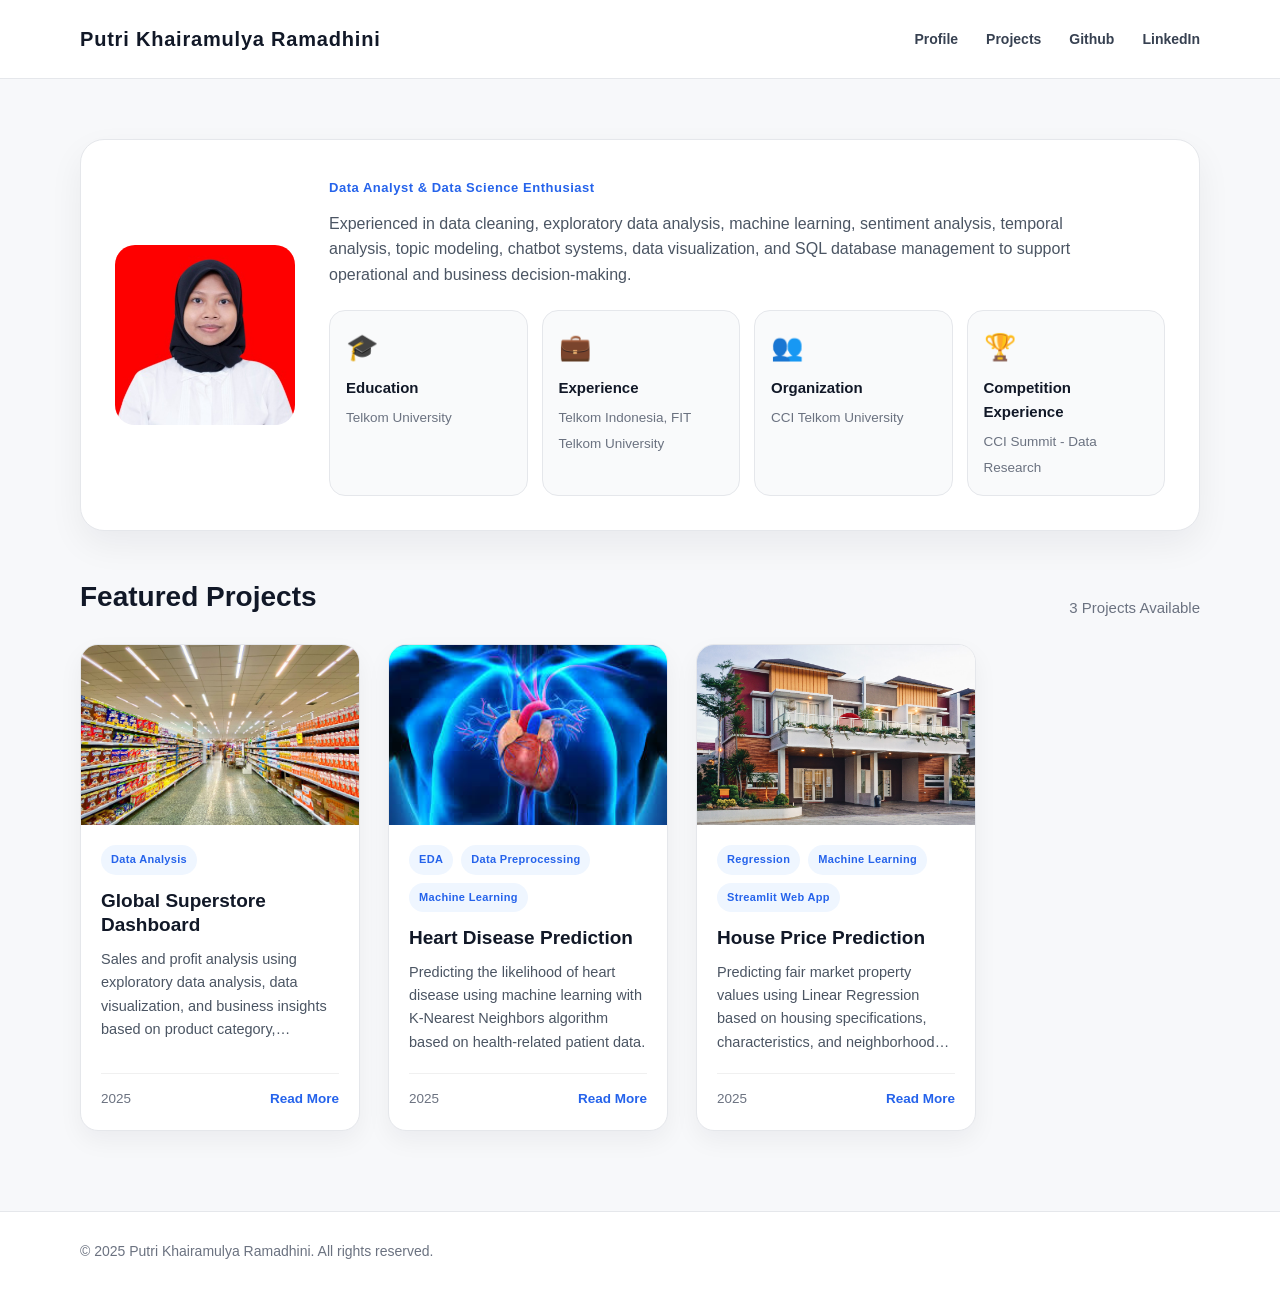
==== index.html @ f1e8cb5c "Initial commit" ====
<!DOCTYPE html>
<html lang="id">

<head>
  <meta charset="UTF-8" />
  <meta name="viewport" content="width=device-width, initial-scale=1.0" />

  <title>Portfolio | Putri Khairamulya Ramadhini</title>

  <style>
    * {
      box-sizing: border-box;
      margin: 0;
      padding: 0;
    }

    html {
      scroll-behavior: smooth;
    }

    body {
      font-family: Arial, Helvetica, sans-serif;
      background: #f7f8fa;
      color: #1f2937;
      line-height: 1.6;
    }

    a {
      color: inherit;
      text-decoration: none;
    }

    img {
      max-width: 100%;
      display: block;
    }

    .container {
      width: min(1120px, 92%);
      margin: 0 auto;
    }

    /* HEADER */
    header {
      background: #ffffff;
      border-bottom: 1px solid #e5e7eb;
      position: sticky;
      top: 0;
      z-index: 10;
    }

    .navbar {
      height: 78px;
      display: flex;
      align-items: center;
      justify-content: space-between;
    }

    .brand {
      font-size: 20px;
      font-weight: 800;
      letter-spacing: 0.04em;
      color: #111827;
    }

    .nav-links {
      display: flex;
      gap: 28px;
      font-size: 14px;
      font-weight: 700;
      color: #374151;
    }

    .nav-links a:hover {
      color: #2563eb;
      transition: 0.2s;
    }

    /* PROFILE */
    .profile-section {
      padding: 60px 0 36px;
    }

    .profile-card {
      background: #ffffff;
      border: 1px solid #e5e7eb;
      border-radius: 24px;
      padding: 34px;
      display: grid;
      grid-template-columns: 180px 1fr;
      gap: 34px;
      align-items: center;
      box-shadow: 0 14px 35px rgba(15, 23, 42, 0.06);
    }

    .profile-photo img {
      width: 180px;
      height: 180px;
      object-fit: cover;
      object-position: center;
      border-radius: 20px;
      background: #f3f4f6;
    }

    .section-label {
      display: inline-block;
      color: #2563eb;
      font-size: 13px;
      font-weight: 800;
      letter-spacing: 0.04em;
      margin-bottom: 12px;
    }

    .profile-content p {
      color: #4b5563;
      font-size: 16px;
      max-width: 780px;
      margin-bottom: 22px;
    }

    .profile-icons {
      display: grid;
      grid-template-columns: repeat(4, 1fr);
      gap: 14px;
    }

    .profile-icon-card {
      background: #f9fafb;
      border: 1px solid #e5e7eb;
      border-radius: 16px;
      padding: 16px;
      transition: 0.25s ease;
    }

    .profile-icon-card:hover {
      background: #eff6ff;
      border-color: #bfdbfe;
      transform: translateY(-3px);
    }

    .profile-icon-card .icon {
      font-size: 26px;
      margin-bottom: 8px;
    }

    .profile-icon-card strong {
      display: block;
      color: #111827;
      font-size: 15px;
      margin-bottom: 4px;
    }

    .profile-icon-card span {
      color: #6b7280;
      font-size: 13.5px;
    }

    /* PROJECTS */
    .projects-section {
      margin-bottom: 80px;
      padding-top: 8px;
    }

    .section-header {
      display: flex;
      justify-content: space-between;
      align-items: end;
      margin-bottom: 24px;
    }

    .section-header h2 {
      font-size: 28px;
      color: #111827;
    }

    .section-header span {
      color: #6b7280;
      font-size: 15px;
    }

    .portfolio-grid {
      display: grid;
      grid-template-columns: repeat(3, minmax(0, 280px));
      gap: 28px;
    }

    .card {
      background: #ffffff;
      border: 1px solid #e5e7eb;
      border-radius: 18px;
      overflow: hidden;
      transition: 0.25s ease;
      box-shadow: 0 10px 25px rgba(15, 23, 42, 0.05);
      display: flex;
      flex-direction: column;
    }

    .card:hover {
      transform: translateY(-5px);
      box-shadow: 0 18px 40px rgba(15, 23, 42, 0.12);
    }

    .card a {
      display: flex;
      flex-direction: column;
      height: 100%;
    }

    .card img {
      width: 100%;
      height: 180px;
      object-fit: cover;
      object-position: center;
      background: #f3f4f6;
    }

    .card-content {
      padding: 20px;
      display: flex;
      flex-direction: column;
      flex: 1;
    }

    .tags {
      display: flex;
      flex-wrap: wrap;
      gap: 8px;
      margin-bottom: 14px;
    }

    .tag {
      display: inline-block;
      background: #eff6ff;
      color: #2563eb;
      font-size: 11px;
      font-weight: 800;
      letter-spacing: 0.03em;
      padding: 6px 10px;
      border-radius: 999px;
    }

    .card h3 {
      font-size: 19px;
      color: #111827;
      margin-bottom: 10px;
      line-height: 1.3;
    }

    .card p {
      color: #4b5563;
      font-size: 14.5px;
      margin-bottom: 16px;

      min-height: 96px;
      max-height: 96px;
      overflow: hidden;

      display: -webkit-box;
      -webkit-line-clamp: 4;
      -webkit-box-orient: vertical;
    }

    .card-footer {
      display: flex;
      justify-content: space-between;
      align-items: center;
      color: #6b7280;
      font-size: 13.5px;
      border-top: 1px solid #f0f0f0;
      padding-top: 14px;
      margin-top: auto;
    }

    .read-more {
      color: #2563eb;
      font-weight: 700;
    }

    footer {
      border-top: 1px solid #e5e7eb;
      padding: 28px 0;
      color: #6b7280;
      font-size: 14px;
      background: #ffffff;
    }

    /* RESPONSIVE */
    @media (max-width: 1000px) {
      .profile-icons {
        grid-template-columns: repeat(2, 1fr);
      }

      .portfolio-grid {
        grid-template-columns: repeat(2, minmax(0, 280px));
      }
    }

    @media (max-width: 900px) {
      .profile-card {
        grid-template-columns: 1fr;
      }

      .profile-photo img {
        width: 100%;
        max-width: 260px;
        height: 260px;
      }
    }

    @media (max-width: 760px) {
      .navbar {
        height: auto;
        padding: 22px 0;
        flex-direction: column;
        align-items: flex-start;
        gap: 18px;
      }

      .nav-links {
        flex-wrap: wrap;
        gap: 18px;
        font-size: 13px;
      }

      .profile-section {
        padding: 42px 0 34px;
      }

      .profile-card {
        padding: 26px;
      }

      .profile-icons {
        grid-template-columns: 1fr;
      }

      .section-header {
        flex-direction: column;
        align-items: flex-start;
        gap: 6px;
      }

      .portfolio-grid {
        grid-template-columns: 1fr;
        max-width: 300px;
      }
    }
  </style>
</head>

<body>

  <!-- HEADER -->
  <header>
    <div class="container navbar">

      <a href="index.html" class="brand">
        Putri Khairamulya Ramadhini
      </a>

      <nav class="nav-links">
        <a href="profile-details.html">Profile</a>
        <a href="project.html">Projects</a>

        <a href="https://github.com/putrikhairamulyaR" target="_blank">
          Github
        </a>

        <a href="https://www.linkedin.com/in/putri-khairamulya-ramadhini-48692b2a8" target="_blank">
          LinkedIn
        </a>
      </nav>

    </div>
  </header>

  <!-- MAIN -->
  <main>

    <!-- PROFILE -->
    <section class="container profile-section" id="profile">

      <div class="profile-card">

        <div class="profile-photo">
          <img src="image/profile.jpeg" alt="Foto Profil">
        </div>

        <div class="profile-content">

          <span class="section-label">
            Data Analyst & Data Science Enthusiast
          </span>

          <p>
            Experienced in data cleaning, exploratory data analysis,
            machine learning, sentiment analysis, temporal analysis,
            topic modeling, chatbot systems, data visualization,
            and SQL database management to support operational
            and business decision-making.
          </p>

          <div class="profile-icons">

            <a href="profile-details.html#education" class="profile-icon-card">
              <div class="icon">🎓</div>
              <strong>Education</strong>
              <span>Telkom University</span>
            </a>

            <a href="profile-details.html#experience" class="profile-icon-card">
              <div class="icon">💼</div>
              <strong>Experience</strong>
              <span>Telkom Indonesia, FIT Telkom University</span>
            </a>

            <a href="profile-details.html#organization" class="profile-icon-card">
              <div class="icon">👥</div>
              <strong>Organization</strong>
              <span>CCI Telkom University</span>
            </a>

            <a href="profile-details.html#competition" class="profile-icon-card">
              <div class="icon">🏆</div>
              <strong>Competition Experience</strong>
              <span>CCI Summit - Data Research</span>
            </a>

          </div>
        </div>
      </div>
    </section>

    <!-- PROJECTS -->
    <section class="container projects-section" id="projects">

      <div class="section-header">
        <h2>Featured Projects</h2>
        <span>3 Projects Available</span>
      </div>

      <div class="portfolio-grid">

        <!-- PROJECT CARD 1 -->
        <article class="card">

          <a href="superstore.html">

            <img src="image/globalsuperstore.jpg" alt="Global Superstore Dashboard">

            <div class="card-content">

              <div class="tags">
                <span class="tag">Data Analysis</span>
              </div>

              <h3>Global Superstore Dashboard</h3>

              <p>
                Sales and profit analysis using exploratory data analysis,
                data visualization, and business insights based on product
                category, customer segment, and regional performance.
              </p>

              <div class="card-footer">
                <span>2025</span>

                <span class="read-more">
                  Read More
                </span>
              </div>

            </div>

          </a>

        </article>

        <!-- PROJECT CARD 2 -->
        <article class="card">

          <a href="HeartDisease.html">

            <img src="image/heart.jpg" alt="Heart Disease Prediction">

            <div class="card-content">

              <div class="tags">
                <span class="tag">EDA</span>
                <span class="tag">Data Preprocessing</span>
                <span class="tag">Machine Learning</span>
              </div>

              <h3>Heart Disease Prediction</h3>

              <p>
                Predicting the likelihood of heart disease using machine learning
                with K-Nearest Neighbors algorithm based on health-related patient data.
              </p>

              <div class="card-footer">
                <span>2025</span>

                <span class="read-more">
                  Read More
                </span>
              </div>

            </div>

          </a>

        </article>

        <!-- PROJECT CARD 3 -->
        <article class="card">
          <a href="prediksi rumah.html">
            <img src="image/rumah.jpg" alt="House Price Prediction">
            <div class="card-content">
              <div class="tags">
                <span class="tag">Regression</span>
                <span class="tag">Machine Learning</span>
                <span class="tag">Streamlit Web App</span>
              </div>
              <h3>House Price Prediction</h3>
              <p>
                Predicting fair market property values using Linear Regression 
                based on housing specifications, characteristics, and neighborhood quality.
              </p>
              <div class="card-footer">
                <span>2025</span>
                <span class="read-more">
                  Read More
                </span>
              </div>
            </div>
          </a>
        </article>

      </div>

    </section>

  </main>

  <!-- FOOTER -->
  <footer>
    <div class="container">
      © 2025 Putri Khairamulya Ramadhini. All rights reserved.
    </div>
  </footer>

</body>

</html>
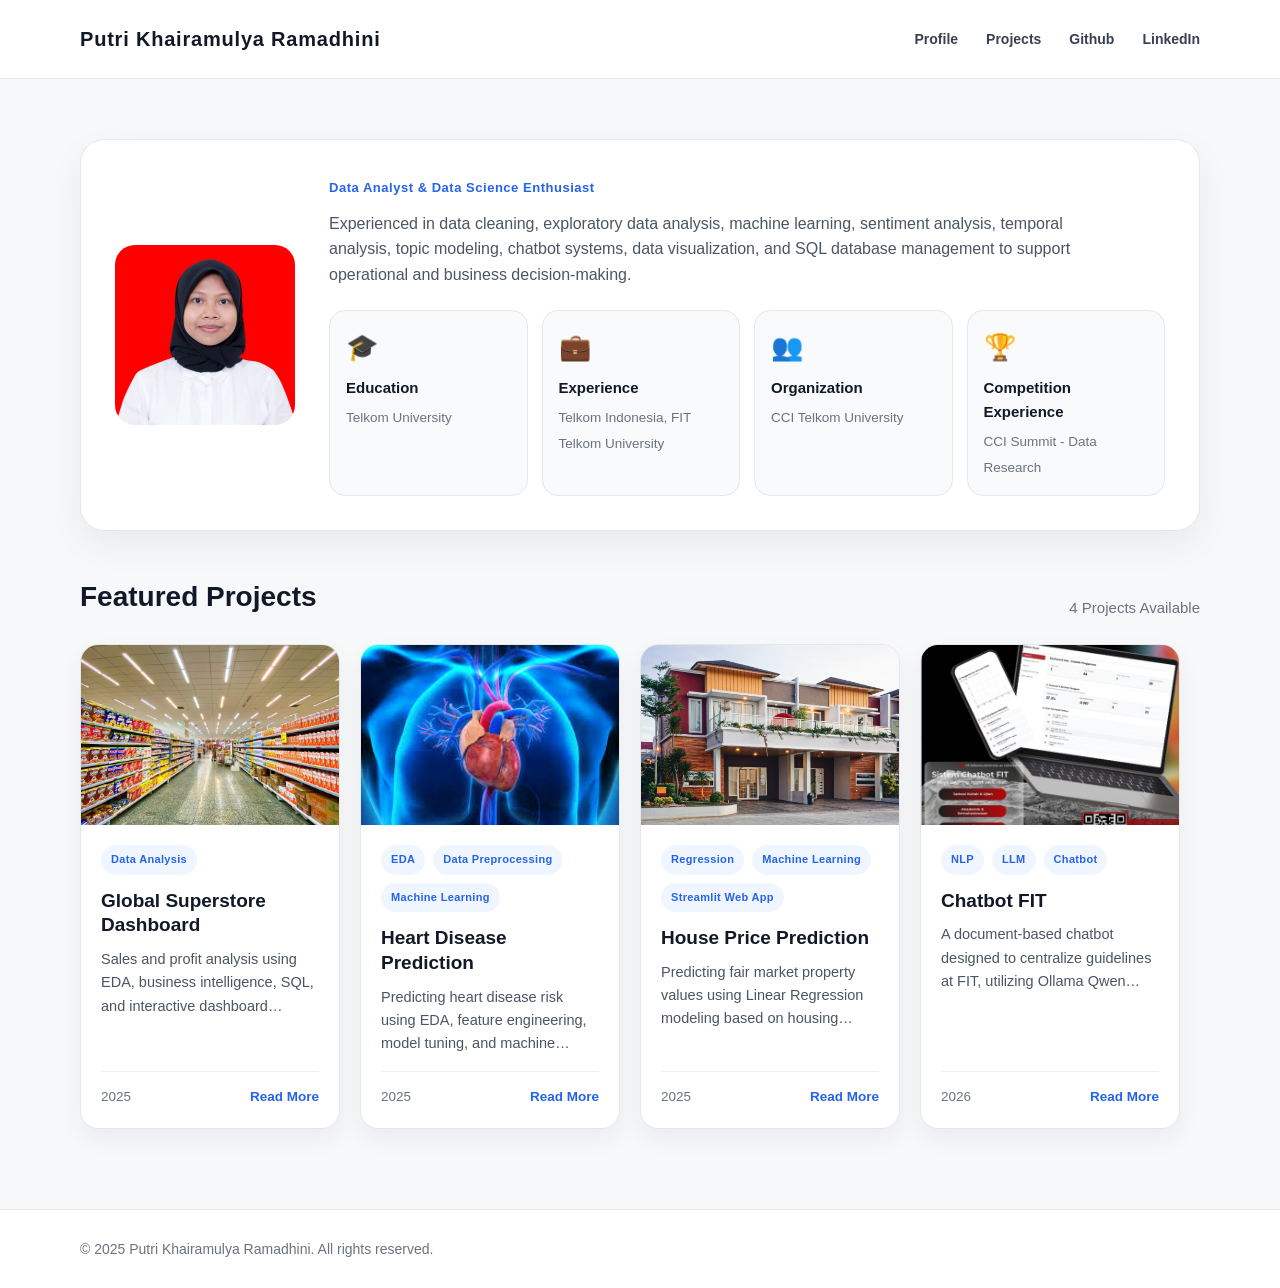
==== commit 178294d6: "nambahin" ====
--- a/index.html
+++ b/index.html
@@ -180,8 +180,8 @@
 
     .portfolio-grid {
       display: grid;
-      grid-template-columns: repeat(3, minmax(0, 280px));
-      gap: 28px;
+      grid-template-columns: repeat(4, minmax(0, 260px));
+      gap: 20px;
     }
 
     .card {
@@ -250,14 +250,10 @@
       color: #4b5563;
       font-size: 14.5px;
       margin-bottom: 16px;
-
-      min-height: 96px;
-      max-height: 96px;
+      display: -webkit-box;
+      -webkit-line-clamp: 3;
+      -webkit-box-orient: vertical;
       overflow: hidden;
-
-      display: -webkit-box;
-      -webkit-line-clamp: 4;
-      -webkit-box-orient: vertical;
     }
 
     .card-footer {
@@ -436,7 +432,7 @@
 
       <div class="section-header">
         <h2>Featured Projects</h2>
-        <span>3 Projects Available</span>
+        <span>4 Projects Available</span>
       </div>
 
       <div class="portfolio-grid">
@@ -457,9 +453,7 @@
               <h3>Global Superstore Dashboard</h3>
 
               <p>
-                Sales and profit analysis using exploratory data analysis,
-                data visualization, and business insights based on product
-                category, customer segment, and regional performance.
+                Sales and profit analysis using EDA, business intelligence, SQL, and interactive dashboard visualization to uncover regional insights.
               </p>
 
               <div class="card-footer">
@@ -494,8 +488,7 @@
               <h3>Heart Disease Prediction</h3>
 
               <p>
-                Predicting the likelihood of heart disease using machine learning
-                with K-Nearest Neighbors algorithm based on health-related patient data.
+                Predicting heart disease risk using EDA, feature engineering, model tuning, and machine learning classification algorithms.
               </p>
 
               <div class="card-footer">
@@ -524,8 +517,7 @@
               </div>
               <h3>House Price Prediction</h3>
               <p>
-                Predicting fair market property values using Linear Regression 
-                based on housing specifications, characteristics, and neighborhood quality.
+                Predicting fair market property values using Linear Regression modeling based on housing specifications and neighborhood quality factors.
               </p>
               <div class="card-footer">
                 <span>2025</span>
@@ -537,6 +529,30 @@
           </a>
         </article>
 
+        <!-- PROJECT CARD 4 -->
+        <article class="card">
+          <a href="chatbot FIT.html">
+            <img src="image/chatbot.jpeg" alt="Chatbot FIT" onerror="this.src='image/chatbot.png'">
+            <div class="card-content">
+              <div class="tags">
+                <span class="tag">NLP</span>
+                <span class="tag">LLM</span>
+                <span class="tag">Chatbot</span>
+              </div>
+              <h3>Chatbot FIT</h3>
+              <p>
+                A document-based chatbot designed to centralize guidelines at FIT, utilizing Ollama Qwen Instruct, Qdrant, and sentiment analysis.
+              </p>
+              <div class="card-footer">
+                <span>2026</span>
+                <span class="read-more">
+                  Read More
+                </span>
+              </div>
+            </div>
+          </a>
+        </article>
+
       </div>
 
     </section>
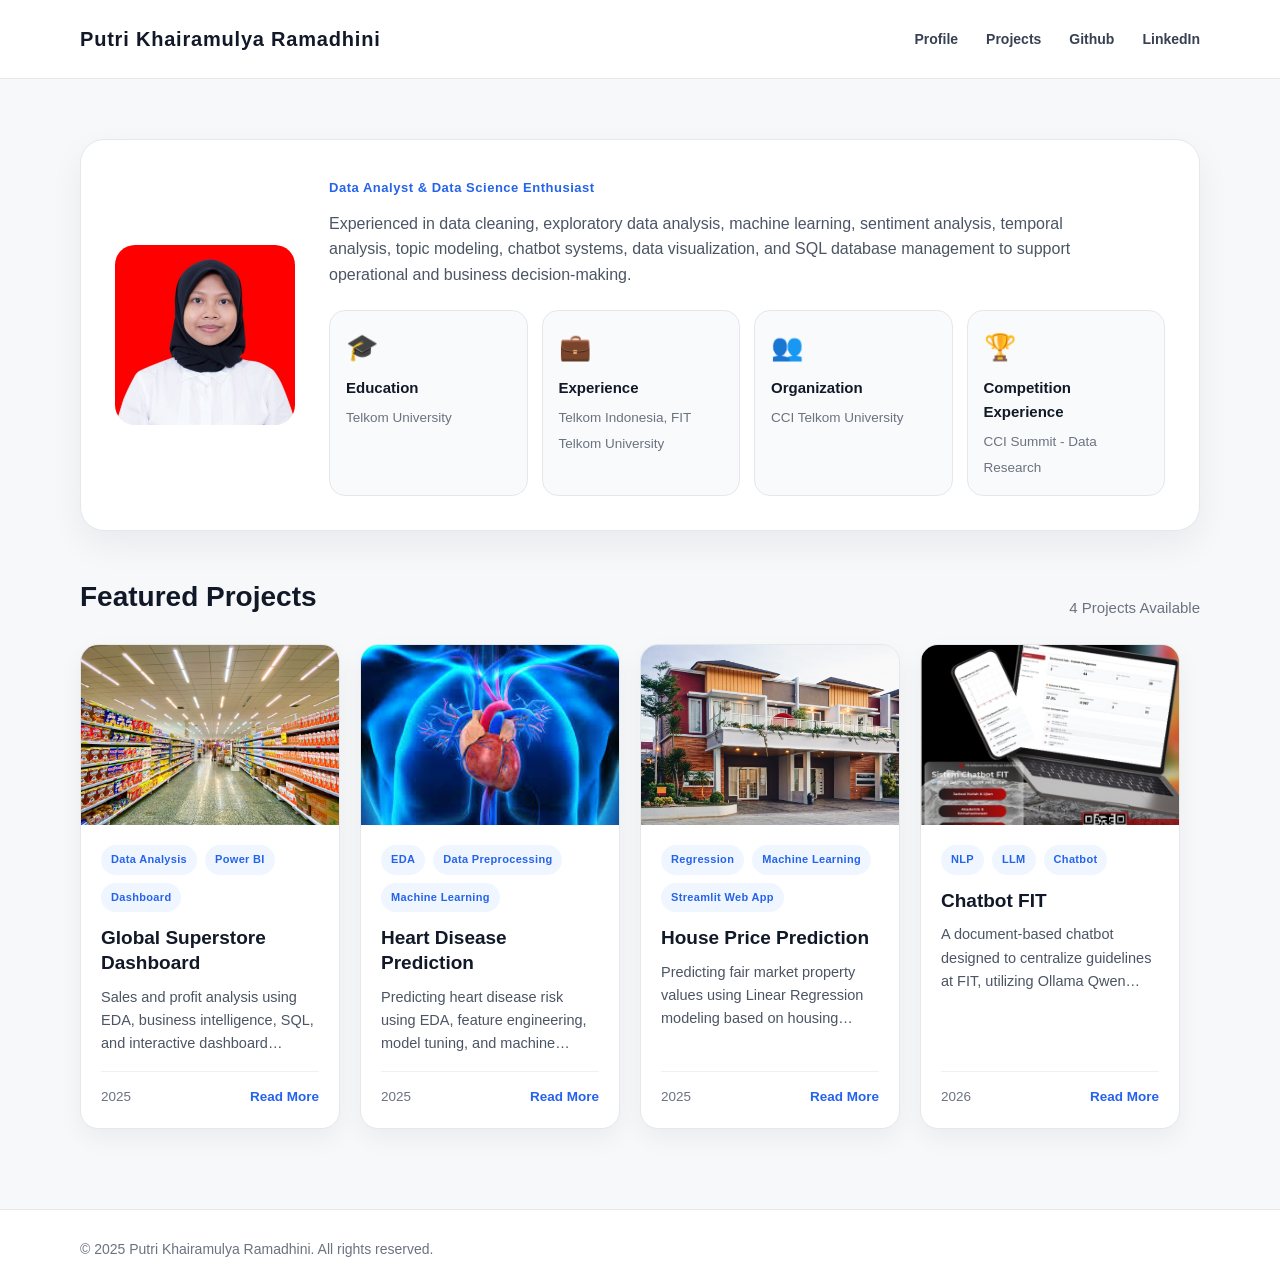
==== commit f616fd85: "insight yang superstore" ====
--- a/index.html
+++ b/index.html
@@ -448,12 +448,15 @@
 
               <div class="tags">
                 <span class="tag">Data Analysis</span>
+                <span class="tag">Power BI</span>
+                <span class="tag">Dashboard</span>
               </div>
 
               <h3>Global Superstore Dashboard</h3>
 
               <p>
-                Sales and profit analysis using EDA, business intelligence, SQL, and interactive dashboard visualization to uncover regional insights.
+                Sales and profit analysis using EDA, business intelligence, SQL, and interactive dashboard visualization
+                to uncover regional insights.
               </p>
 
               <div class="card-footer">
@@ -488,7 +491,8 @@
               <h3>Heart Disease Prediction</h3>
 
               <p>
-                Predicting heart disease risk using EDA, feature engineering, model tuning, and machine learning classification algorithms.
+                Predicting heart disease risk using EDA, feature engineering, model tuning, and machine learning
+                classification algorithms.
               </p>
 
               <div class="card-footer">
@@ -517,7 +521,8 @@
               </div>
               <h3>House Price Prediction</h3>
               <p>
-                Predicting fair market property values using Linear Regression modeling based on housing specifications and neighborhood quality factors.
+                Predicting fair market property values using Linear Regression modeling based on housing specifications
+                and neighborhood quality factors.
               </p>
               <div class="card-footer">
                 <span>2025</span>
@@ -541,7 +546,8 @@
               </div>
               <h3>Chatbot FIT</h3>
               <p>
-                A document-based chatbot designed to centralize guidelines at FIT, utilizing Ollama Qwen Instruct, Qdrant, and sentiment analysis.
+                A document-based chatbot designed to centralize guidelines at FIT, utilizing Ollama Qwen Instruct,
+                Qdrant, and sentiment analysis.
               </p>
               <div class="card-footer">
                 <span>2026</span>
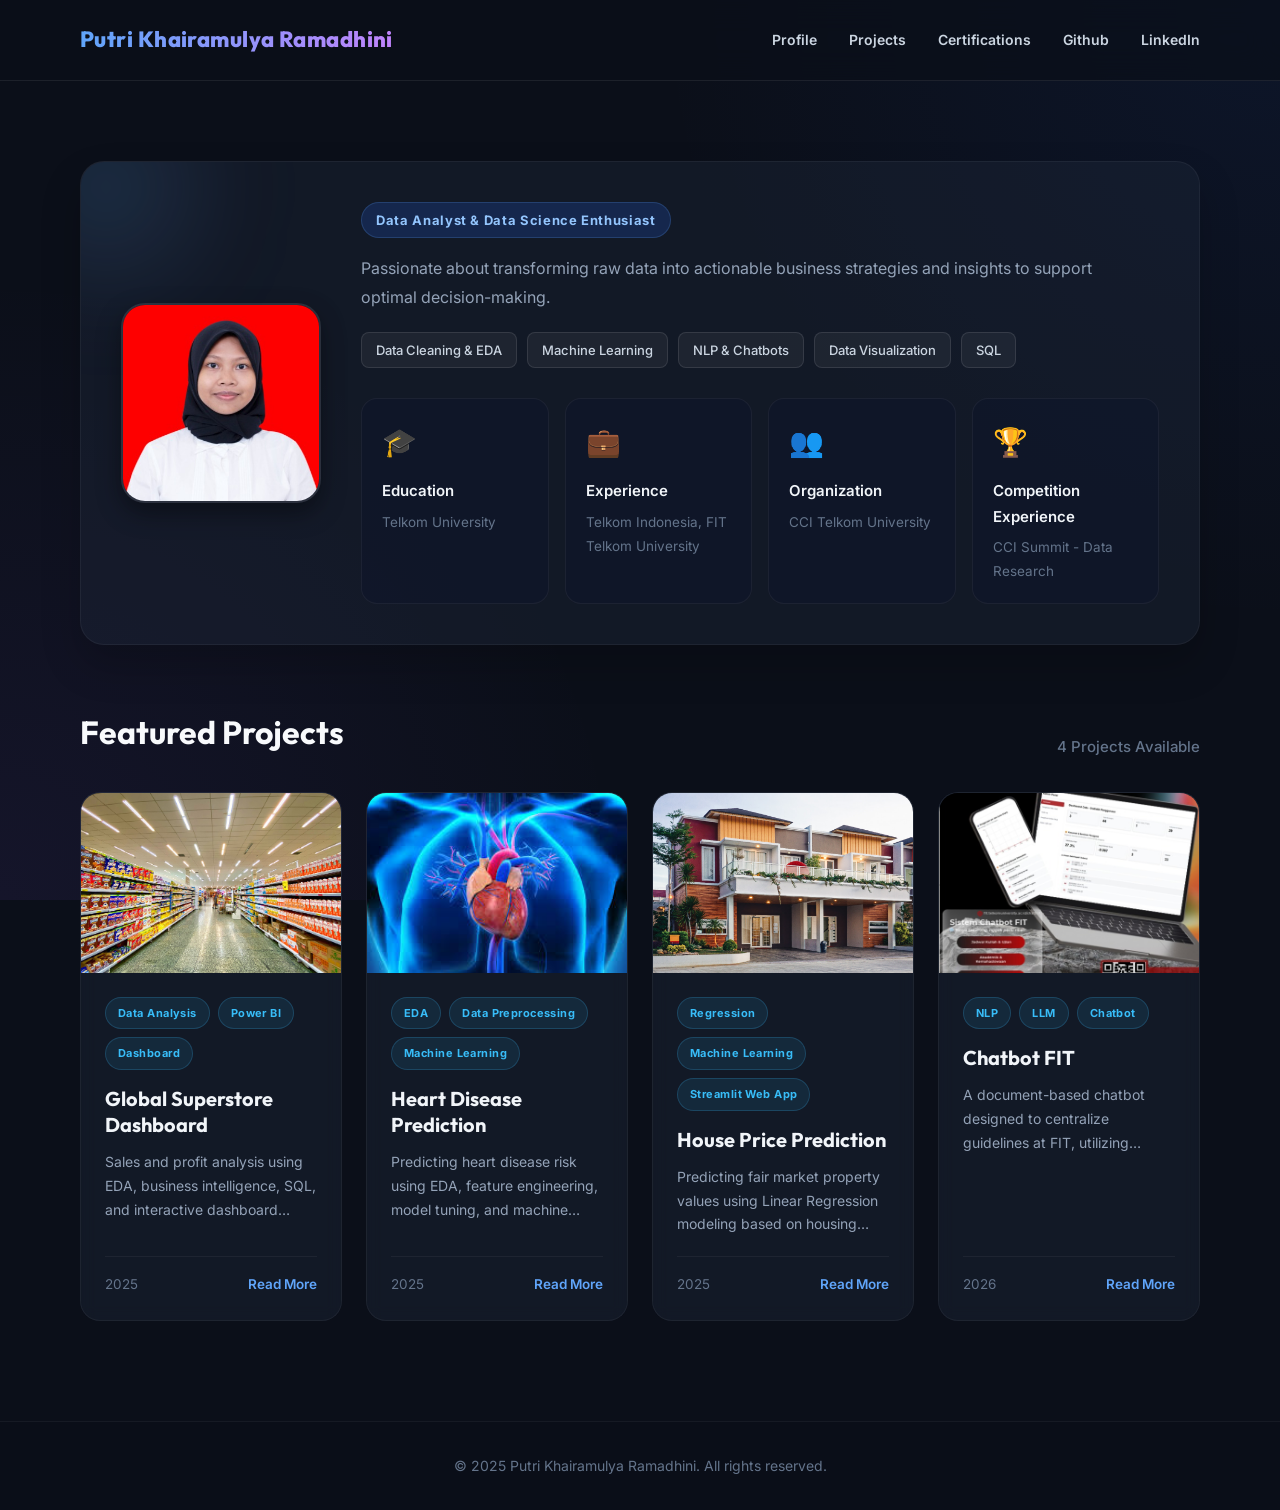
==== commit 8de5c6a5: "new face" ====
--- a/index.html
+++ b/index.html
@@ -7,341 +7,7 @@
 
   <title>Portfolio | Putri Khairamulya Ramadhini</title>
 
-  <style>
-    * {
-      box-sizing: border-box;
-      margin: 0;
-      padding: 0;
-    }
-
-    html {
-      scroll-behavior: smooth;
-    }
-
-    body {
-      font-family: Arial, Helvetica, sans-serif;
-      background: #f7f8fa;
-      color: #1f2937;
-      line-height: 1.6;
-    }
-
-    a {
-      color: inherit;
-      text-decoration: none;
-    }
-
-    img {
-      max-width: 100%;
-      display: block;
-    }
-
-    .container {
-      width: min(1120px, 92%);
-      margin: 0 auto;
-    }
-
-    /* HEADER */
-    header {
-      background: #ffffff;
-      border-bottom: 1px solid #e5e7eb;
-      position: sticky;
-      top: 0;
-      z-index: 10;
-    }
-
-    .navbar {
-      height: 78px;
-      display: flex;
-      align-items: center;
-      justify-content: space-between;
-    }
-
-    .brand {
-      font-size: 20px;
-      font-weight: 800;
-      letter-spacing: 0.04em;
-      color: #111827;
-    }
-
-    .nav-links {
-      display: flex;
-      gap: 28px;
-      font-size: 14px;
-      font-weight: 700;
-      color: #374151;
-    }
-
-    .nav-links a:hover {
-      color: #2563eb;
-      transition: 0.2s;
-    }
-
-    /* PROFILE */
-    .profile-section {
-      padding: 60px 0 36px;
-    }
-
-    .profile-card {
-      background: #ffffff;
-      border: 1px solid #e5e7eb;
-      border-radius: 24px;
-      padding: 34px;
-      display: grid;
-      grid-template-columns: 180px 1fr;
-      gap: 34px;
-      align-items: center;
-      box-shadow: 0 14px 35px rgba(15, 23, 42, 0.06);
-    }
-
-    .profile-photo img {
-      width: 180px;
-      height: 180px;
-      object-fit: cover;
-      object-position: center;
-      border-radius: 20px;
-      background: #f3f4f6;
-    }
-
-    .section-label {
-      display: inline-block;
-      color: #2563eb;
-      font-size: 13px;
-      font-weight: 800;
-      letter-spacing: 0.04em;
-      margin-bottom: 12px;
-    }
-
-    .profile-content p {
-      color: #4b5563;
-      font-size: 16px;
-      max-width: 780px;
-      margin-bottom: 22px;
-    }
-
-    .profile-icons {
-      display: grid;
-      grid-template-columns: repeat(4, 1fr);
-      gap: 14px;
-    }
-
-    .profile-icon-card {
-      background: #f9fafb;
-      border: 1px solid #e5e7eb;
-      border-radius: 16px;
-      padding: 16px;
-      transition: 0.25s ease;
-    }
-
-    .profile-icon-card:hover {
-      background: #eff6ff;
-      border-color: #bfdbfe;
-      transform: translateY(-3px);
-    }
-
-    .profile-icon-card .icon {
-      font-size: 26px;
-      margin-bottom: 8px;
-    }
-
-    .profile-icon-card strong {
-      display: block;
-      color: #111827;
-      font-size: 15px;
-      margin-bottom: 4px;
-    }
-
-    .profile-icon-card span {
-      color: #6b7280;
-      font-size: 13.5px;
-    }
-
-    /* PROJECTS */
-    .projects-section {
-      margin-bottom: 80px;
-      padding-top: 8px;
-    }
-
-    .section-header {
-      display: flex;
-      justify-content: space-between;
-      align-items: end;
-      margin-bottom: 24px;
-    }
-
-    .section-header h2 {
-      font-size: 28px;
-      color: #111827;
-    }
-
-    .section-header span {
-      color: #6b7280;
-      font-size: 15px;
-    }
-
-    .portfolio-grid {
-      display: grid;
-      grid-template-columns: repeat(4, minmax(0, 260px));
-      gap: 20px;
-    }
-
-    .card {
-      background: #ffffff;
-      border: 1px solid #e5e7eb;
-      border-radius: 18px;
-      overflow: hidden;
-      transition: 0.25s ease;
-      box-shadow: 0 10px 25px rgba(15, 23, 42, 0.05);
-      display: flex;
-      flex-direction: column;
-    }
-
-    .card:hover {
-      transform: translateY(-5px);
-      box-shadow: 0 18px 40px rgba(15, 23, 42, 0.12);
-    }
-
-    .card a {
-      display: flex;
-      flex-direction: column;
-      height: 100%;
-    }
-
-    .card img {
-      width: 100%;
-      height: 180px;
-      object-fit: cover;
-      object-position: center;
-      background: #f3f4f6;
-    }
-
-    .card-content {
-      padding: 20px;
-      display: flex;
-      flex-direction: column;
-      flex: 1;
-    }
-
-    .tags {
-      display: flex;
-      flex-wrap: wrap;
-      gap: 8px;
-      margin-bottom: 14px;
-    }
-
-    .tag {
-      display: inline-block;
-      background: #eff6ff;
-      color: #2563eb;
-      font-size: 11px;
-      font-weight: 800;
-      letter-spacing: 0.03em;
-      padding: 6px 10px;
-      border-radius: 999px;
-    }
-
-    .card h3 {
-      font-size: 19px;
-      color: #111827;
-      margin-bottom: 10px;
-      line-height: 1.3;
-    }
-
-    .card p {
-      color: #4b5563;
-      font-size: 14.5px;
-      margin-bottom: 16px;
-      display: -webkit-box;
-      -webkit-line-clamp: 3;
-      -webkit-box-orient: vertical;
-      overflow: hidden;
-    }
-
-    .card-footer {
-      display: flex;
-      justify-content: space-between;
-      align-items: center;
-      color: #6b7280;
-      font-size: 13.5px;
-      border-top: 1px solid #f0f0f0;
-      padding-top: 14px;
-      margin-top: auto;
-    }
-
-    .read-more {
-      color: #2563eb;
-      font-weight: 700;
-    }
-
-    footer {
-      border-top: 1px solid #e5e7eb;
-      padding: 28px 0;
-      color: #6b7280;
-      font-size: 14px;
-      background: #ffffff;
-    }
-
-    /* RESPONSIVE */
-    @media (max-width: 1000px) {
-      .profile-icons {
-        grid-template-columns: repeat(2, 1fr);
-      }
-
-      .portfolio-grid {
-        grid-template-columns: repeat(2, minmax(0, 280px));
-      }
-    }
-
-    @media (max-width: 900px) {
-      .profile-card {
-        grid-template-columns: 1fr;
-      }
-
-      .profile-photo img {
-        width: 100%;
-        max-width: 260px;
-        height: 260px;
-      }
-    }
-
-    @media (max-width: 760px) {
-      .navbar {
-        height: auto;
-        padding: 22px 0;
-        flex-direction: column;
-        align-items: flex-start;
-        gap: 18px;
-      }
-
-      .nav-links {
-        flex-wrap: wrap;
-        gap: 18px;
-        font-size: 13px;
-      }
-
-      .profile-section {
-        padding: 42px 0 34px;
-      }
-
-      .profile-card {
-        padding: 26px;
-      }
-
-      .profile-icons {
-        grid-template-columns: 1fr;
-      }
-
-      .section-header {
-        flex-direction: column;
-        align-items: flex-start;
-        gap: 6px;
-      }
-
-      .portfolio-grid {
-        grid-template-columns: 1fr;
-        max-width: 300px;
-      }
-    }
-  </style>
+  <link rel="stylesheet" href="style.css" />
 </head>
 
 <body>
@@ -357,6 +23,7 @@
       <nav class="nav-links">
         <a href="profile-details.html">Profile</a>
         <a href="project.html">Projects</a>
+        <a href="certification.html">Certifications</a>
 
         <a href="https://github.com/putrikhairamulyaR" target="_blank">
           Github
@@ -389,12 +56,17 @@
           </span>
 
           <p>
-            Experienced in data cleaning, exploratory data analysis,
-            machine learning, sentiment analysis, temporal analysis,
-            topic modeling, chatbot systems, data visualization,
-            and SQL database management to support operational
-            and business decision-making.
+            Passionate about transforming raw data into actionable business strategies and insights to support optimal
+            decision-making.
           </p>
+
+          <div class="skills-list">
+            <span class="skill-tag">Data Cleaning & EDA</span>
+            <span class="skill-tag">Machine Learning</span>
+            <span class="skill-tag">NLP & Chatbots</span>
+            <span class="skill-tag">Data Visualization</span>
+            <span class="skill-tag">SQL</span>
+          </div>
 
           <div class="profile-icons">
 
--- a/style.css
+++ b/style.css
@@ -0,0 +1,1105 @@
+@import url('https://fonts.googleapis.com/css2?family=Inter:wght@300;400;500;600;700;800&family=Outfit:wght@400;600;800&display=swap');
+
+* {
+  box-sizing: border-box;
+  margin: 0;
+  padding: 0;
+}
+
+html {
+  scroll-behavior: smooth;
+  font-size: 14px;
+}
+
+body {
+  font-family: 'Inter', -apple-system, BlinkMacSystemFont, "Segoe UI", Roboto, sans-serif;
+  background: #0b0f19; /* Deep dark blue */
+  background-image: radial-gradient(circle at top right, rgba(37, 99, 235, 0.08), transparent 40%),
+                    radial-gradient(circle at bottom left, rgba(139, 92, 246, 0.08), transparent 40%);
+  background-attachment: fixed;
+  color: #e2e8f0;
+  line-height: 1.7;
+}
+
+a {
+  text-decoration: none;
+  color: inherit;
+  transition: all 0.3s ease;
+}
+
+img {
+  max-width: 100%;
+  display: block;
+}
+
+.container {
+  width: min(1120px, 90%);
+  margin: 0 auto;
+}
+
+/* ==================================
+   HEADER / NAVBAR
+=================================== */
+header {
+  background: rgba(11, 15, 25, 0.7);
+  backdrop-filter: blur(16px);
+  -webkit-backdrop-filter: blur(16px);
+  border-bottom: 1px solid rgba(255, 255, 255, 0.08);
+  position: sticky;
+  top: 0;
+  z-index: 100;
+}
+
+.navbar {
+  height: 80px;
+  display: flex;
+  align-items: center;
+  justify-content: space-between;
+}
+
+.brand {
+  font-family: 'Outfit', sans-serif;
+  font-size: 22px;
+  font-weight: 800;
+  letter-spacing: 0.02em;
+  color: #ffffff;
+  background: linear-gradient(90deg, #60a5fa, #c084fc);
+  -webkit-background-clip: text;
+  -webkit-text-fill-color: transparent;
+}
+
+.nav-links {
+  display: flex;
+  gap: 32px;
+  font-size: 14px;
+  font-weight: 600;
+  color: #cbd5e1;
+}
+
+.nav-links a {
+  position: relative;
+}
+
+.nav-links a:hover {
+  color: #60a5fa;
+}
+
+.nav-links a::after {
+  content: '';
+  position: absolute;
+  width: 0;
+  height: 2px;
+  bottom: -4px;
+  left: 0;
+  background: #60a5fa;
+  transition: width 0.3s ease;
+  border-radius: 2px;
+}
+
+.nav-links a:hover::after {
+  width: 100%;
+}
+
+/* ==================================
+   HOME: PROFILE SECTION
+=================================== */
+.profile-section {
+  padding: 80px 0 40px;
+  animation: fadeIn 0.8s ease forwards;
+}
+
+@keyframes fadeIn {
+  from { opacity: 0; transform: translateY(20px); }
+  to { opacity: 1; transform: translateY(0); }
+}
+
+.profile-card {
+  background: rgba(30, 41, 59, 0.4);
+  backdrop-filter: blur(12px);
+  border: 1px solid rgba(255, 255, 255, 0.05);
+  border-radius: 24px;
+  padding: 40px;
+  display: grid;
+  grid-template-columns: 200px 1fr;
+  gap: 40px;
+  align-items: center;
+  box-shadow: 0 20px 40px rgba(0, 0, 0, 0.2);
+  position: relative;
+  overflow: hidden;
+}
+
+.profile-card::before {
+  content: '';
+  position: absolute;
+  top: -50px;
+  left: -50px;
+  width: 150px;
+  height: 150px;
+  background: rgba(96, 165, 250, 0.2);
+  filter: blur(60px);
+  z-index: -1;
+  border-radius: 50%;
+}
+
+.profile-photo {
+  position: relative;
+}
+
+.profile-photo img {
+  width: 200px;
+  height: 200px;
+  object-fit: cover;
+  object-position: center;
+  border-radius: 24px;
+  border: 2px solid rgba(255, 255, 255, 0.1);
+  box-shadow: 0 10px 25px rgba(0,0,0,0.4);
+}
+
+.section-label {
+  display: inline-block;
+  background: rgba(37, 99, 235, 0.2);
+  color: #93c5fd;
+  font-size: 13px;
+  font-weight: 700;
+  letter-spacing: 0.05em;
+  padding: 6px 14px;
+  border-radius: 999px;
+  margin-bottom: 16px;
+  border: 1px solid rgba(96, 165, 250, 0.2);
+}
+
+.profile-content p {
+  color: #94a3b8;
+  font-size: 16px;
+  max-width: 780px;
+  margin-bottom: 20px;
+  line-height: 1.8;
+}
+
+.skills-list {
+  display: flex;
+  flex-wrap: wrap;
+  gap: 10px;
+  margin-bottom: 30px;
+}
+
+.skill-tag {
+  background: rgba(255, 255, 255, 0.05);
+  color: #cbd5e1;
+  border: 1px solid rgba(255, 255, 255, 0.1);
+  padding: 6px 14px;
+  border-radius: 8px;
+  font-size: 13px;
+  font-weight: 500;
+  transition: all 0.3s ease;
+}
+
+.skill-tag:hover {
+  background: rgba(96, 165, 250, 0.15);
+  border-color: rgba(96, 165, 250, 0.3);
+  color: #93c5fd;
+}
+
+.profile-icons {
+  display: grid;
+  grid-template-columns: repeat(4, 1fr);
+  gap: 16px;
+}
+
+.profile-icon-card {
+  background: rgba(15, 23, 42, 0.6);
+  border: 1px solid rgba(255, 255, 255, 0.05);
+  border-radius: 16px;
+  padding: 20px;
+  transition: all 0.3s ease;
+}
+
+.profile-icon-card:hover {
+  background: rgba(30, 41, 59, 0.8);
+  border-color: rgba(96, 165, 250, 0.3);
+  transform: translateY(-5px);
+  box-shadow: 0 10px 20px rgba(0, 0, 0, 0.2);
+}
+
+.profile-icon-card .icon {
+  font-size: 28px;
+  margin-bottom: 12px;
+}
+
+.profile-icon-card strong {
+  display: block;
+  color: #f1f5f9;
+  font-size: 15px;
+  font-weight: 600;
+  margin-bottom: 6px;
+}
+
+.profile-icon-card span {
+  color: #64748b;
+  font-size: 13.5px;
+}
+
+/* ==================================
+   HOME: PROJECTS SECTION
+=================================== */
+.projects-section {
+  margin-bottom: 100px;
+  padding-top: 20px;
+}
+
+.section-header {
+  display: flex;
+  justify-content: space-between;
+  align-items: flex-end;
+  margin-bottom: 32px;
+}
+
+.section-header h2 {
+  font-family: 'Outfit', sans-serif;
+  font-size: 32px;
+  color: #f8fafc;
+}
+
+.section-header span {
+  color: #64748b;
+  font-size: 15px;
+  font-weight: 500;
+}
+
+.portfolio-grid {
+  display: grid;
+  grid-template-columns: repeat(4, minmax(0, 1fr));
+  gap: 24px;
+}
+
+.card {
+  background: rgba(30, 41, 59, 0.4);
+  backdrop-filter: blur(8px);
+  border: 1px solid rgba(255, 255, 255, 0.05);
+  border-radius: 20px;
+  overflow: hidden;
+  transition: all 0.35s cubic-bezier(0.4, 0, 0.2, 1);
+  display: flex;
+  flex-direction: column;
+}
+
+.card:hover {
+  transform: translateY(-8px);
+  box-shadow: 0 20px 40px rgba(0, 0, 0, 0.3);
+  border-color: rgba(96, 165, 250, 0.2);
+}
+
+.card a {
+  display: flex;
+  flex-direction: column;
+  height: 100%;
+}
+
+.card img {
+  width: 100%;
+  height: 180px;
+  object-fit: cover;
+  transition: transform 0.5s ease;
+}
+
+.card:hover img {
+  transform: scale(1.02);
+}
+
+.card-img-wrapper {
+  overflow: hidden;
+}
+
+.card-content {
+  padding: 24px;
+  display: flex;
+  flex-direction: column;
+  flex: 1;
+}
+
+.tags {
+  display: flex;
+  flex-wrap: wrap;
+  gap: 8px;
+  margin-bottom: 16px;
+}
+
+.tag {
+  display: inline-block;
+  background: rgba(56, 189, 248, 0.1);
+  color: #38bdf8;
+  font-size: 11px;
+  font-weight: 700;
+  letter-spacing: 0.04em;
+  padding: 6px 12px;
+  border-radius: 999px;
+  border: 1px solid rgba(56, 189, 248, 0.2);
+}
+
+.card h3 {
+  font-family: 'Outfit', sans-serif;
+  font-size: 20px;
+  color: #f1f5f9;
+  margin-bottom: 12px;
+  line-height: 1.3;
+  transition: color 0.3s ease;
+}
+
+.card:hover h3 {
+  color: #60a5fa;
+}
+
+.card p {
+  color: #94a3b8;
+  font-size: 14px;
+  margin-bottom: 20px;
+  display: -webkit-box;
+  -webkit-line-clamp: 3;
+  -webkit-box-orient: vertical;
+  overflow: hidden;
+}
+
+.card-footer {
+  display: flex;
+  justify-content: space-between;
+  align-items: center;
+  color: #64748b;
+  font-size: 13.5px;
+  border-top: 1px solid rgba(255, 255, 255, 0.05);
+  padding-top: 16px;
+  margin-top: auto;
+}
+
+.read-more {
+  color: #60a5fa;
+  font-weight: 600;
+  display: flex;
+  align-items: center;
+  gap: 6px;
+}
+
+
+
+/* ==================================
+   CERTIFICATION CARDS
+=================================== */
+.cert-grid {
+  display: grid;
+  grid-template-columns: repeat(2, minmax(0, 1fr));
+  gap: 24px;
+}
+
+.cert-card {
+  background: rgba(30, 41, 59, 0.4);
+  backdrop-filter: blur(8px);
+  border: 1px solid rgba(255, 255, 255, 0.05);
+  border-radius: 16px;
+  overflow: hidden;
+  transition: all 0.35s cubic-bezier(0.4, 0, 0.2, 1);
+  display: flex;
+}
+
+.cert-card:hover {
+  transform: translateY(-5px);
+  box-shadow: 0 15px 30px rgba(0, 0, 0, 0.2);
+  border-color: rgba(96, 165, 250, 0.3);
+}
+
+.cert-card a {
+  display: flex;
+  width: 100%;
+}
+
+.cert-logo {
+  width: 160px;
+  background: rgba(15, 23, 42, 0.5);
+  display: flex;
+  align-items: center;
+  justify-content: center;
+  padding: 20px;
+  border-right: 1px solid rgba(255, 255, 255, 0.05);
+  flex-shrink: 0;
+}
+
+.cert-logo img {
+  max-width: 100%;
+  max-height: 80px;
+  object-fit: contain;
+}
+
+.cert-content {
+  padding: 24px;
+  display: flex;
+  flex-direction: column;
+  flex: 1;
+}
+
+.cert-content h3 {
+  font-family: 'Outfit', sans-serif;
+  font-size: 18px;
+  color: #f1f5f9;
+  margin-bottom: 8px;
+  line-height: 1.3;
+  transition: color 0.3s ease;
+}
+
+.cert-card:hover .cert-content h3 {
+  color: #60a5fa;
+}
+
+.cert-content .issuer {
+  color: #cbd5e1;
+  font-weight: 600;
+  font-size: 14px;
+  margin-bottom: 4px;
+}
+
+.cert-content .date {
+  color: #94a3b8;
+  font-size: 13.5px;
+  margin-bottom: 12px;
+}
+
+.cert-content p.desc {
+  color: #94a3b8;
+  font-size: 13.5px;
+  line-height: 1.6;
+  margin-top: 10px;
+}
+
+@media (max-width: 900px) {
+  .cert-grid {
+    grid-template-columns: 1fr;
+  }
+}
+
+@media (max-width: 600px) {
+  .cert-card a {
+    flex-direction: column;
+  }
+  .cert-logo {
+    width: 100%;
+    height: 120px;
+    border-right: none;
+    border-bottom: 1px solid rgba(255, 255, 255, 0.05);
+  }
+}
+
+/* ==================================
+   PROJECT DETAIL PAGES
+=================================== */
+.page-header {
+  padding: 60px 0 30px;
+  text-align: center;
+  animation: fadeIn 0.6s ease;
+}
+
+.page-header h1 {
+  font-family: 'Outfit', sans-serif;
+  font-size: 34px;
+  font-weight: 800;
+  color: #ffffff;
+  line-height: 1.3;
+  margin-bottom: 14px;
+  background: linear-gradient(to right, #ffffff, #94a3b8);
+  -webkit-background-clip: text;
+  -webkit-text-fill-color: transparent;
+}
+
+.project-date {
+  color: #60a5fa;
+  font-size: 14px;
+  font-weight: 600;
+  margin-bottom: 24px;
+  text-transform: uppercase;
+  letter-spacing: 0.08em;
+}
+
+.page-header p {
+  color: #cbd5e1;
+  font-size: 16px;
+  max-width: 650px;
+  margin: 0 auto;
+  line-height: 1.7;
+}
+
+.hero-image {
+  width: 100%;
+  max-width: 450px;
+  height: auto;
+  border-radius: 14px;
+  margin: 0 auto 32px;
+  border: 1px solid rgba(255, 255, 255, 0.1);
+  box-shadow: 0 16px 30px rgba(0, 0, 0, 0.3);
+  display: block;
+}
+
+.hero-container {
+  display: flex;
+  flex-direction: column;
+  align-items: center;
+  margin-bottom: 32px;
+}
+
+.youtube-btn {
+  display: inline-flex;
+  align-items: center;
+  gap: 8px;
+  background: rgba(239, 68, 68, 0.1);
+  color: #fca5a5;
+  border: 1px solid rgba(239, 68, 68, 0.3);
+  padding: 10px 20px;
+  border-radius: 999px;
+  font-size: 14px;
+  font-weight: 600;
+  transition: all 0.3s ease;
+  margin-top: -10px;
+  margin-bottom: 20px;
+}
+
+.youtube-btn:hover {
+  background: rgba(239, 68, 68, 0.2);
+  border-color: rgba(239, 68, 68, 0.5);
+  color: #fecaca;
+  transform: translateY(-2px);
+}
+
+.content-card {
+  background: rgba(30, 41, 59, 0.5);
+  backdrop-filter: blur(12px);
+  border: 1px solid rgba(255, 255, 255, 0.05);
+  border-radius: 16px;
+  padding: 28px;
+  margin-bottom: 28px;
+  box-shadow: 0 8px 25px rgba(0, 0, 0, 0.15);
+  max-width: 720px;
+  margin-left: auto;
+  margin-right: auto;
+  animation: fadeIn 0.8s ease;
+}
+
+.content-card h2 {
+  font-family: 'Outfit', sans-serif;
+  font-size: 22px;
+  font-weight: 700;
+  color: #f1f5f9;
+  margin-bottom: 20px;
+  padding-bottom: 12px;
+  border-bottom: 1px solid rgba(255, 255, 255, 0.05);
+  display: flex;
+  align-items: center;
+  gap: 10px;
+}
+
+.content-card p {
+  color: #cbd5e1;
+  font-size: 14.5px;
+  line-height: 1.7;
+  margin-bottom: 16px;
+}
+
+.content-card ul {
+  margin-left: 20px;
+  color: #cbd5e1;
+  margin-bottom: 16px;
+}
+
+.content-card li {
+  margin-bottom: 8px;
+  font-size: 14.5px;
+  line-height: 1.6;
+}
+
+.content-card strong {
+  color: #60a5fa;
+  font-weight: 600;
+}
+
+.tools-list {
+  display: flex;
+  flex-wrap: wrap;
+  gap: 12px;
+  margin-top: 16px;
+}
+
+.tools-list span {
+  background: rgba(15, 23, 42, 0.6);
+  color: #93c5fd;
+  border: 1px solid rgba(56, 189, 248, 0.2);
+  border-radius: 8px;
+  padding: 8px 16px;
+  font-size: 13px;
+  font-weight: 600;
+  transition: all 0.3s;
+}
+
+.tools-list span:hover {
+  background: rgba(56, 189, 248, 0.1);
+  border-color: rgba(56, 189, 248, 0.4);
+}
+
+.project-link,
+.back-link {
+  display: inline-flex;
+  align-items: center;
+  justify-content: center;
+  padding: 12px 24px;
+  border-radius: 12px;
+  font-size: 14px;
+  font-weight: 600;
+  transition: all 0.3s ease;
+  margin-top: 16px;
+  text-align: center;
+}
+
+.project-link {
+  background: linear-gradient(135deg, #3b82f6, #8b5cf6);
+  color: #ffffff;
+  border: none;
+  box-shadow: 0 4px 15px rgba(59, 130, 246, 0.3);
+}
+
+.project-link:hover {
+  box-shadow: 0 8px 25px rgba(59, 130, 246, 0.5);
+  transform: translateY(-2px);
+  color: #ffffff;
+}
+
+.back-link {
+  background: rgba(30, 41, 59, 0.6);
+  border: 1px solid rgba(255, 255, 255, 0.1);
+  color: #e2e8f0;
+  margin-bottom: 60px;
+  display: block;
+  max-width: max-content;
+  margin-left: auto;
+  margin-right: auto;
+}
+
+.back-link:hover {
+  background: rgba(51, 65, 85, 0.8);
+  border-color: rgba(255, 255, 255, 0.2);
+  color: #ffffff;
+}
+
+/* ==================================
+   FOOTER
+=================================== */
+footer {
+  border-top: 1px solid rgba(255, 255, 255, 0.05);
+  padding: 32px 0;
+  color: #64748b;
+  font-size: 14px;
+  text-align: center;
+  background: rgba(11, 15, 25, 0.9);
+}
+
+/* ==================================
+   RESPONSIVE DESIGN
+=================================== */
+@media (max-width: 1000px) {
+  .profile-icons {
+    grid-template-columns: repeat(2, 1fr);
+  }
+
+  .portfolio-grid {
+    grid-template-columns: repeat(2, minmax(0, 1fr));
+  }
+}
+
+@media (max-width: 900px) {
+  .profile-card {
+    grid-template-columns: 1fr;
+    text-align: center;
+  }
+  
+  .profile-card::before {
+    top: 0;
+    left: 50%;
+    transform: translateX(-50%);
+  }
+
+  .profile-photo img {
+    margin: 0 auto;
+  }
+  
+  .profile-content p {
+    margin: 0 auto 28px;
+  }
+}
+
+@media (max-width: 760px) {
+  .navbar {
+    height: auto;
+    padding: 20px 0;
+    flex-direction: column;
+    gap: 16px;
+  }
+
+  .nav-links {
+    flex-wrap: wrap;
+    justify-content: center;
+    gap: 16px;
+  }
+
+  .profile-section {
+    padding: 40px 0 30px;
+  }
+
+  .profile-card {
+    padding: 30px 20px;
+  }
+
+  .profile-icons {
+    grid-template-columns: 1fr;
+  }
+
+  .section-header {
+    flex-direction: column;
+    align-items: flex-start;
+    gap: 8px;
+  }
+
+  .portfolio-grid {
+    grid-template-columns: 1fr;
+  }
+  
+  .page-header h1 {
+    font-size: 28px;
+  }
+  
+  .content-card {
+    padding: 24px 20px;
+  }
+}
+
+/* ==================================
+   PROFILE DETAILS PAGE
+=================================== */
+.details-grid {
+  display: grid;
+  gap: 30px;
+  margin-bottom: 60px;
+}
+
+.detail-card {
+  background: rgba(30, 41, 59, 0.4);
+  backdrop-filter: blur(12px);
+  border: 1px solid rgba(255, 255, 255, 0.05);
+  border-radius: 20px;
+  padding: 32px;
+  box-shadow: 0 10px 30px rgba(0, 0, 0, 0.15);
+}
+
+.detail-card h2 {
+  font-family: 'Outfit', sans-serif;
+  font-size: 24px;
+  color: #f1f5f9;
+  margin-bottom: 24px;
+  padding-bottom: 12px;
+  border-bottom: 1px solid rgba(255, 255, 255, 0.05);
+}
+
+.detail-item {
+  margin-bottom: 24px;
+}
+
+.detail-item:last-child {
+  margin-bottom: 0;
+}
+
+.detail-item h3 {
+  font-family: 'Outfit', sans-serif;
+  font-size: 18px;
+  color: #60a5fa;
+  margin-bottom: 4px;
+}
+
+.detail-item > span {
+  display: block;
+  color: #94a3b8;
+  font-size: 13.5px;
+  font-weight: 600;
+  margin-bottom: 12px;
+}
+
+.course-list {
+  display: flex;
+  flex-wrap: wrap;
+  gap: 10px;
+  margin-top: 12px;
+}
+
+.course-list span {
+  background: rgba(15, 23, 42, 0.6);
+  color: #93c5fd;
+  border: 1px solid rgba(56, 189, 248, 0.2);
+  border-radius: 8px;
+  padding: 6px 14px;
+  font-size: 13px;
+  transition: all 0.3s;
+}
+
+.course-list span:hover {
+  background: rgba(56, 189, 248, 0.1);
+  border-color: rgba(56, 189, 248, 0.4);
+}
+
+.detail-item p {
+  color: #cbd5e1;
+  font-size: 15px;
+  line-height: 1.7;
+  margin-bottom: 12px;
+}
+
+.detail-item ul {
+  margin-left: 20px;
+  color: #cbd5e1;
+}
+
+.detail-item li {
+  font-size: 14.5px;
+  margin-bottom: 8px;
+}
+
+.detail-item strong {
+  color: #38bdf8;
+  font-weight: 600;
+}
+
+/* ==================================
+   PROJECTS FILTERS
+=================================== */
+.filter-buttons {
+  display: flex;
+  flex-wrap: wrap;
+  justify-content: center;
+  gap: 12px;
+  margin-bottom: 40px;
+}
+
+.filter-btn {
+  background: rgba(30, 41, 59, 0.6);
+  border: 1px solid rgba(255, 255, 255, 0.1);
+  color: #cbd5e1;
+  padding: 8px 18px;
+  border-radius: 999px;
+  font-size: 14px;
+  font-weight: 600;
+  cursor: pointer;
+  transition: all 0.3s ease;
+  font-family: 'Inter', sans-serif;
+}
+
+.filter-btn:hover {
+  background: rgba(59, 130, 246, 0.2);
+  color: #93c5fd;
+}
+
+.filter-btn.active {
+  background: #3b82f6;
+  color: #ffffff;
+  border-color: #3b82f6;
+}
+
+.project-group {
+  margin-bottom: 40px;
+}
+
+/* Responsive fixes */
+@media (max-width: 760px) {
+  .skills-list {
+    justify-content: center;
+  }
+}
+
+/* ==================================
+   HEART DISEASE SPECIFIC
+=================================== */
+.snapshot {
+  display: flex;
+  flex-wrap: wrap;
+  gap: 24px;
+  margin-top: 16px;
+}
+
+.snapshot-item {
+  background: rgba(15, 23, 42, 0.6);
+  border: 1px solid rgba(255, 255, 255, 0.05);
+  border-radius: 12px;
+  padding: 16px 24px;
+  flex: 1;
+  min-width: 150px;
+  text-align: center;
+}
+
+.snapshot-item .number {
+  display: block;
+  font-family: 'Outfit', sans-serif;
+  font-size: 28px;
+  color: #60a5fa;
+  font-weight: 700;
+  margin-bottom: 4px;
+}
+
+.snapshot-item .label {
+  color: #94a3b8;
+  font-size: 13px;
+  text-transform: uppercase;
+  letter-spacing: 0.05em;
+  font-weight: 600;
+}
+
+.question-list {
+  list-style: none;
+  padding-left: 0 !important;
+}
+
+.question-list li {
+  position: relative;
+  padding-left: 24px;
+  margin-bottom: 12px;
+  color: #cbd5e1;
+}
+
+.question-list li::before {
+  content: '❓';
+  position: absolute;
+  left: 0;
+  top: 0;
+}
+
+.analysis-item {
+  margin-bottom: 16px;
+  padding-left: 16px;
+  border-left: 3px solid #3b82f6;
+}
+
+.finding-grid {
+  display: grid;
+  grid-template-columns: repeat(2, 1fr);
+  gap: 16px;
+}
+
+.finding {
+  background: rgba(15, 23, 42, 0.4);
+  padding: 16px;
+  border-radius: 10px;
+  border: 1px solid rgba(255, 255, 255, 0.05);
+}
+
+.finding strong {
+  display: block;
+  color: #38bdf8;
+  margin-bottom: 8px;
+  font-size: 15px;
+}
+
+.finding span {
+  color: #cbd5e1;
+  font-size: 14px;
+  line-height: 1.6;
+}
+
+.highlight-metric {
+  display: grid;
+  grid-template-columns: repeat(4, 1fr);
+  gap: 16px;
+  margin: 24px 0;
+}
+
+.metric {
+  background: rgba(15, 23, 42, 0.6);
+  border: 1px solid rgba(255, 255, 255, 0.05);
+  border-radius: 12px;
+  padding: 20px;
+  text-align: center;
+  transition: all 0.3s ease;
+}
+
+.metric:hover {
+  background: rgba(30, 41, 59, 0.8);
+  border-color: rgba(96, 165, 250, 0.3);
+  transform: translateY(-3px);
+}
+
+.metric strong {
+  display: block;
+  font-family: 'Outfit', sans-serif;
+  font-size: 28px;
+  color: #60a5fa;
+  margin-bottom: 4px;
+}
+
+.metric span {
+  color: #94a3b8;
+  font-size: 13px;
+  font-weight: 600;
+  text-transform: uppercase;
+  letter-spacing: 0.05em;
+}
+
+.result-image {
+  width: 100%;
+  max-width: 450px;
+  height: auto;
+  border-radius: 12px;
+  margin: 30px auto;
+  border: 1px solid rgba(255, 255, 255, 0.1);
+  display: block;
+}
+
+.result-table-wrapper {
+  overflow-x: auto;
+  margin-bottom: 24px;
+}
+
+.result-table {
+  width: 100%;
+  border-collapse: collapse;
+  text-align: left;
+}
+
+.result-table th, .result-table td {
+  padding: 12px 16px;
+  border-bottom: 1px solid rgba(255, 255, 255, 0.05);
+}
+
+.result-table th {
+  background: rgba(15, 23, 42, 0.8);
+  color: #f1f5f9;
+  font-weight: 600;
+  font-size: 14px;
+}
+
+.result-table td {
+  color: #cbd5e1;
+  font-size: 14px;
+}
+
+.result-table tr:hover td {
+  background: rgba(255, 255, 255, 0.02);
+}
+
+.result-note {
+  background: rgba(59, 130, 246, 0.1);
+  border-left: 4px solid #3b82f6;
+  padding: 16px 20px;
+  border-radius: 0 8px 8px 0;
+  color: #cbd5e1;
+  font-size: 14px;
+  line-height: 1.6;
+}
+
+.result-note strong {
+  color: #60a5fa;
+}
+
+@media (max-width: 760px) {
+  .highlight-metric {
+    grid-template-columns: repeat(2, 1fr);
+  }
+  .finding-grid {
+    grid-template-columns: 1fr;
+  }
+}
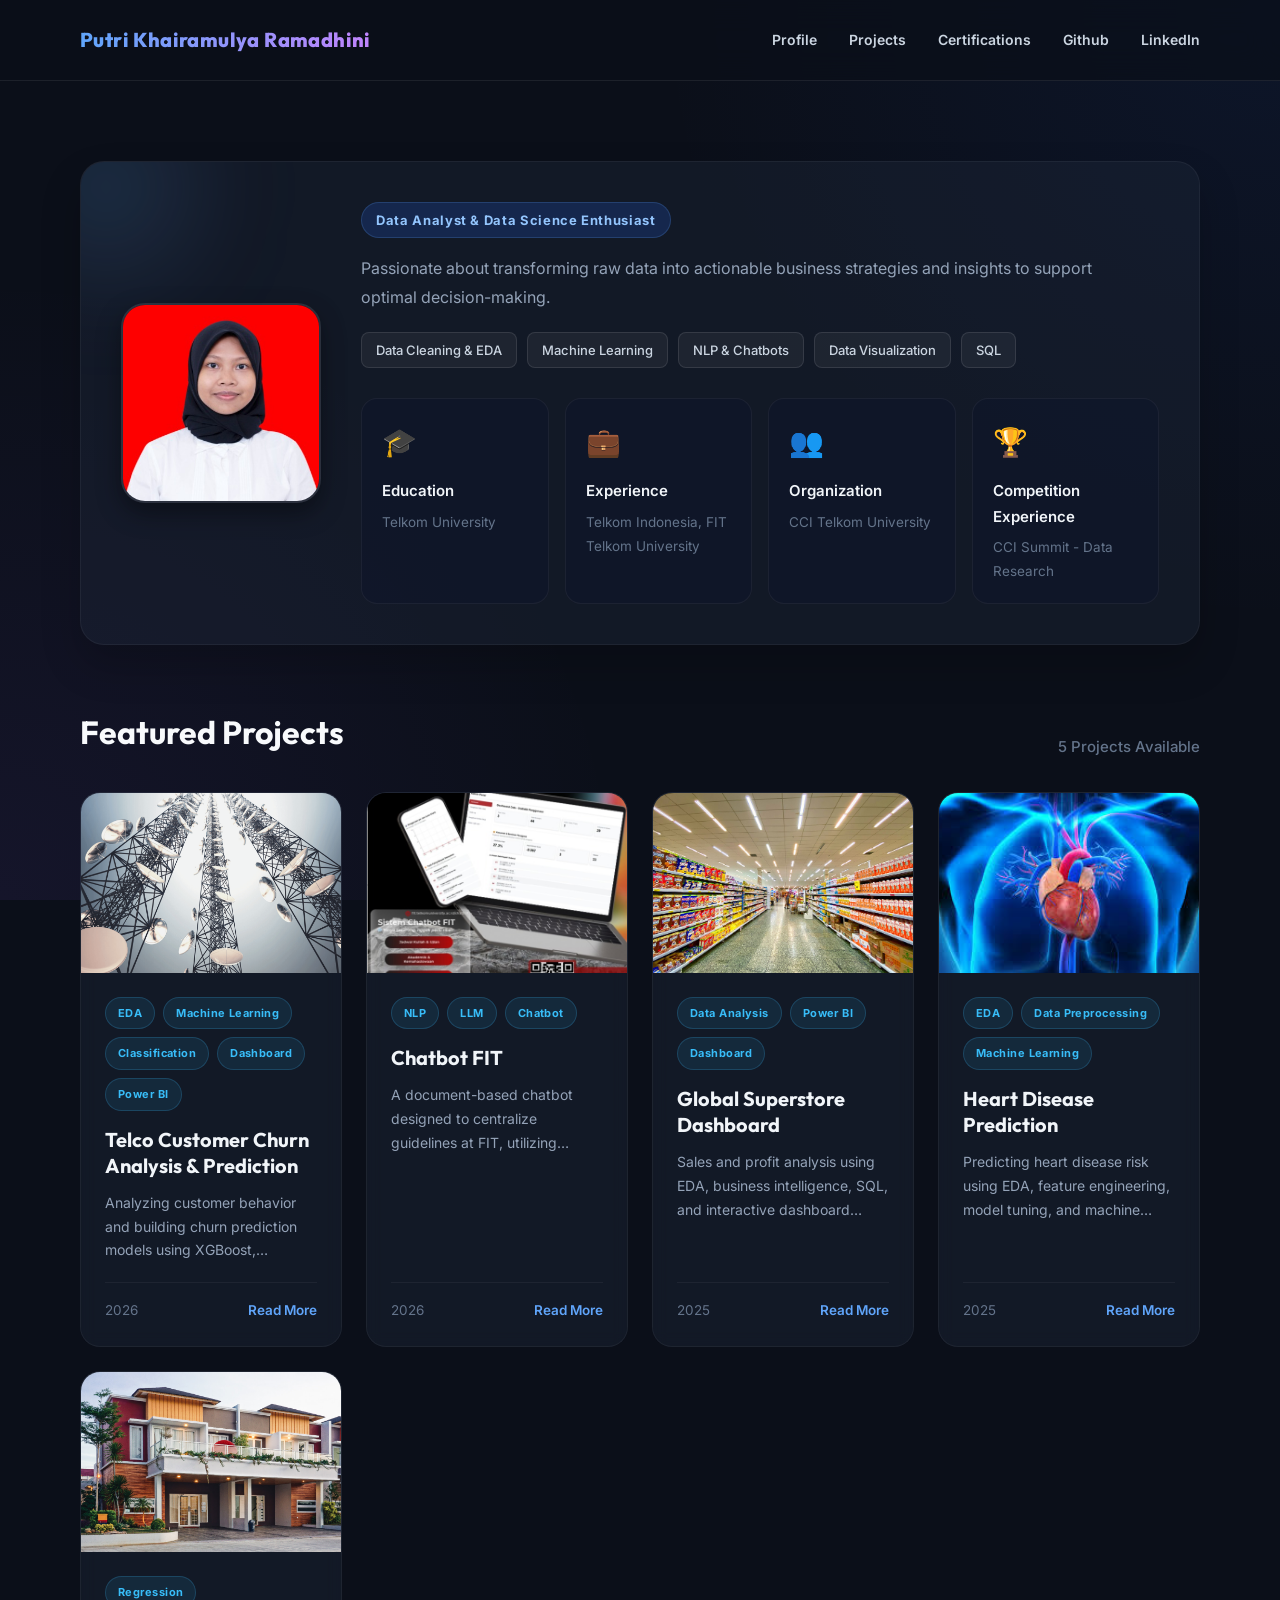
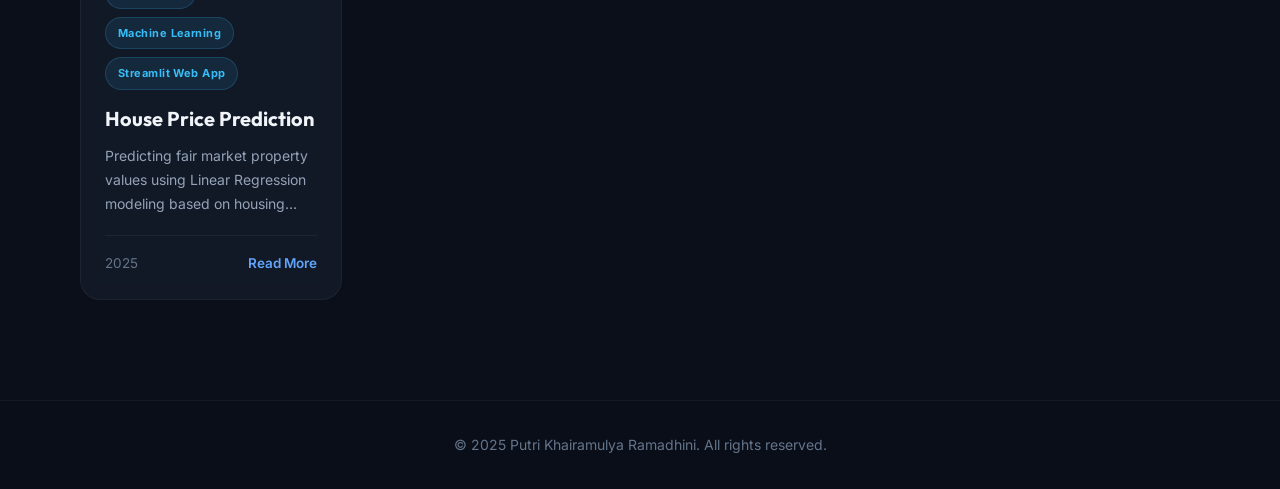
==== commit 372905a1: "new views" ====
--- a/index.html
+++ b/index.html
@@ -104,11 +104,59 @@
 
       <div class="section-header">
         <h2>Featured Projects</h2>
-        <span>4 Projects Available</span>
+        <span>5 Projects Available</span>
       </div>
 
       <div class="portfolio-grid">
-
+        <article class="card">
+          <a href="telco.html">
+            <img src="image/telco.png" alt="Telco Customer Churn Analysis">
+            <div class="card-content">
+              <div class="tags">
+                <span class="tag">EDA</span>
+                <span class="tag">Machine Learning</span>
+                <span class="tag">Classification</span>
+                <span class="tag">Dashboard</span>
+                <span class="tag">Power BI</span>
+              </div>
+              <h3>Telco Customer Churn Analysis &amp; Prediction</h3>
+              <p>
+                Analyzing customer behavior and building churn prediction models using XGBoost, LightGBM,
+                and CatBoost to identify at-risk customers.
+              </p>
+              <div class="card-footer">
+                <span>2026</span>
+                <span class="read-more">
+                  Read More
+                </span>
+              </div>
+            </div>
+          </a>
+        </article>
+        <!-- PROJECT CARD 4 -->
+        <article class="card">
+          <a href="chatbot FIT.html">
+            <img src="image/chatbot.jpeg" alt="Chatbot FIT" onerror="this.src='image/chatbot.png'">
+            <div class="card-content">
+              <div class="tags">
+                <span class="tag">NLP</span>
+                <span class="tag">LLM</span>
+                <span class="tag">Chatbot</span>
+              </div>
+              <h3>Chatbot FIT</h3>
+              <p>
+                A document-based chatbot designed to centralize guidelines at FIT, utilizing Ollama Qwen Instruct,
+                Qdrant, and sentiment analysis.
+              </p>
+              <div class="card-footer">
+                <span>2026</span>
+                <span class="read-more">
+                  Read More
+                </span>
+              </div>
+            </div>
+          </a>
+        </article>
         <!-- PROJECT CARD 1 -->
         <article class="card">
 
@@ -205,32 +253,6 @@
             </div>
           </a>
         </article>
-
-        <!-- PROJECT CARD 4 -->
-        <article class="card">
-          <a href="chatbot FIT.html">
-            <img src="image/chatbot.jpeg" alt="Chatbot FIT" onerror="this.src='image/chatbot.png'">
-            <div class="card-content">
-              <div class="tags">
-                <span class="tag">NLP</span>
-                <span class="tag">LLM</span>
-                <span class="tag">Chatbot</span>
-              </div>
-              <h3>Chatbot FIT</h3>
-              <p>
-                A document-based chatbot designed to centralize guidelines at FIT, utilizing Ollama Qwen Instruct,
-                Qdrant, and sentiment analysis.
-              </p>
-              <div class="card-footer">
-                <span>2026</span>
-                <span class="read-more">
-                  Read More
-                </span>
-              </div>
-            </div>
-          </a>
-        </article>
-
       </div>
 
     </section>
--- a/style.css
+++ b/style.css
@@ -38,8 +38,11 @@
 }
 
 /* ==================================
+
    HEADER / NAVBAR
+
 =================================== */
+
 header {
   background: rgba(11, 15, 25, 0.7);
   backdrop-filter: blur(16px);
@@ -59,7 +62,7 @@
 
 .brand {
   font-family: 'Outfit', sans-serif;
-  font-size: 22px;
+  font-size: 20px;
   font-weight: 800;
   letter-spacing: 0.02em;
   color: #ffffff;
@@ -101,8 +104,11 @@
 }
 
 /* ==================================
+
    HOME: PROFILE SECTION
+
 =================================== */
+
 .profile-section {
   padding: 80px 0 40px;
   animation: fadeIn 0.8s ease forwards;
@@ -110,7 +116,9 @@
 
 @keyframes fadeIn {
   from { opacity: 0; transform: translateY(20px); }
+
   to { opacity: 1; transform: translateY(0); }
+
 }
 
 .profile-card {
@@ -240,8 +248,11 @@
 }
 
 /* ==================================
+
    HOME: PROJECTS SECTION
+
 =================================== */
+
 .projects-section {
   margin-bottom: 100px;
   padding-top: 20px;
@@ -378,11 +389,12 @@
   gap: 6px;
 }
 
-
-
 /* ==================================
+
    CERTIFICATION CARDS
+
 =================================== */
+
 .cert-grid {
   display: grid;
   grid-template-columns: repeat(2, minmax(0, 1fr));
@@ -471,23 +483,29 @@
   .cert-grid {
     grid-template-columns: 1fr;
   }
+
 }
 
 @media (max-width: 600px) {
   .cert-card a {
     flex-direction: column;
   }
+
   .cert-logo {
     width: 100%;
     height: 120px;
     border-right: none;
     border-bottom: 1px solid rgba(255, 255, 255, 0.05);
   }
+
 }
 
 /* ==================================
+
    PROJECT DETAIL PAGES
+
 =================================== */
+
 .page-header {
   padding: 60px 0 30px;
   text-align: center;
@@ -525,7 +543,7 @@
 
 .hero-image {
   width: 100%;
-  max-width: 450px;
+  max-width: 540px;
   height: auto;
   border-radius: 14px;
   margin: 0 auto 32px;
@@ -569,10 +587,10 @@
   backdrop-filter: blur(12px);
   border: 1px solid rgba(255, 255, 255, 0.05);
   border-radius: 16px;
-  padding: 28px;
-  margin-bottom: 28px;
+  padding: 32px 36px;
+  margin-bottom: 32px;
   box-shadow: 0 8px 25px rgba(0, 0, 0, 0.15);
-  max-width: 720px;
+  max-width: 860px;
   margin-left: auto;
   margin-right: auto;
   animation: fadeIn 0.8s ease;
@@ -580,7 +598,7 @@
 
 .content-card h2 {
   font-family: 'Outfit', sans-serif;
-  font-size: 22px;
+  font-size: 20px;
   font-weight: 700;
   color: #f1f5f9;
   margin-bottom: 20px;
@@ -593,8 +611,8 @@
 
 .content-card p {
   color: #cbd5e1;
-  font-size: 14.5px;
-  line-height: 1.7;
+  font-size: 14px;
+  line-height: 1.65;
   margin-bottom: 16px;
 }
 
@@ -638,7 +656,71 @@
   border-color: rgba(56, 189, 248, 0.4);
 }
 
+.project-group {
+  margin-bottom: 40px;
+}
+
+/* Responsive fixes */
+
+@media (max-width: 760px) {
+  .skills-list {
+    justify-content: center;
+  }
+
+}
+
+/* ==================================
+
+   PROJECT PAGE — grid & card sizing
+
+=================================== */
+
+.project-group .portfolio-grid {
+  grid-template-columns: repeat(3, minmax(0, 1fr));
+  gap: 20px;
+}
+
+.project-group .card img {
+  height: 160px;
+}
+
+.project-group .card h3 {
+  font-size: 17px;
+}
+
+.project-group .card p {
+  font-size: 13.5px;
+}
+
+.tag-list {
+  display: flex;
+  flex-wrap: wrap;
+  gap: 6px;
+  margin-bottom: 14px;
+}
+
+@media (max-width: 1000px) {
+  .project-group .portfolio-grid {
+    grid-template-columns: repeat(2, minmax(0, 1fr));
+  }
+
+}
+
+@media (max-width: 600px) {
+  .project-group .portfolio-grid {
+    grid-template-columns: 1fr;
+  }
+
+  .filter-buttons {
+    gap: 6px;
+  }
+
+}
+
+
+
 .project-link,
+
 .back-link {
   display: inline-flex;
   align-items: center;
@@ -683,8 +765,11 @@
 }
 
 /* ==================================
+
    FOOTER
+
 =================================== */
+
 footer {
   border-top: 1px solid rgba(255, 255, 255, 0.05);
   padding: 32px 0;
@@ -695,8 +780,11 @@
 }
 
 /* ==================================
+
    RESPONSIVE DESIGN
+
 =================================== */
+
 @media (max-width: 1000px) {
   .profile-icons {
     grid-template-columns: repeat(2, 1fr);
@@ -705,6 +793,7 @@
   .portfolio-grid {
     grid-template-columns: repeat(2, minmax(0, 1fr));
   }
+
 }
 
 @media (max-width: 900px) {
@@ -712,7 +801,7 @@
     grid-template-columns: 1fr;
     text-align: center;
   }
-  
+
   .profile-card::before {
     top: 0;
     left: 50%;
@@ -722,10 +811,11 @@
   .profile-photo img {
     margin: 0 auto;
   }
-  
+
   .profile-content p {
     margin: 0 auto 28px;
   }
+
 }
 
 @media (max-width: 760px) {
@@ -763,19 +853,23 @@
   .portfolio-grid {
     grid-template-columns: 1fr;
   }
-  
+
   .page-header h1 {
     font-size: 28px;
   }
-  
+
   .content-card {
     padding: 24px 20px;
   }
+
 }
 
 /* ==================================
+
    PROFILE DETAILS PAGE
+
 =================================== */
+
 .details-grid {
   display: grid;
   gap: 30px;
@@ -867,88 +961,133 @@
   font-weight: 600;
 }
 
+.project-card.hidden {
+  display: none;
+}
+
 /* ==================================
+
    PROJECTS FILTERS
+
 =================================== */
+
 .filter-buttons {
   display: flex;
   flex-wrap: wrap;
   justify-content: center;
-  gap: 12px;
-  margin-bottom: 40px;
+  gap: 8px;
+  margin-bottom: 36px;
+  max-width: 860px;
+  margin-left: auto;
+  margin-right: auto;
 }
 
 .filter-btn {
+  background: rgba(30, 41, 59, 0.5);
+  border: 1px solid rgba(255, 255, 255, 0.08);
+  color: #94a3b8;
+  padding: 6px 14px;
+  border-radius: 999px;
+  font-size: 12.5px;
+  font-weight: 600;
+  cursor: pointer;
+  transition: all 0.25s ease;
+  font-family: 'Inter', sans-serif;
+  letter-spacing: 0.01em;
+  white-space: nowrap;
+}
+
+.filter-btn:hover {
+  background: rgba(59, 130, 246, 0.15);
+  border-color: rgba(96, 165, 250, 0.3);
+  color: #93c5fd;
+}
+
+.filter-btn.active {
+  background: linear-gradient(135deg, #3b82f6, #6366f1);
+  color: #ffffff;
+  border-color: transparent;
+  box-shadow: 0 2px 10px rgba(59, 130, 246, 0.35);
+}
+
+/* ==================================
+   PROJECT DETAIL SPECIFICS (REFACTORED)
+=================================== */
+
+/* Premium Snapshot Card Grid & Style */
+.snapshot {
+  display: grid;
+  grid-template-columns: repeat(auto-fit, minmax(180px, 1fr));
+  gap: 20px;
+  margin-top: 20px;
+  width: 100%;
+}
+
+.snapshot-item {
+  background: rgba(30, 41, 59, 0.45);
+  backdrop-filter: blur(12px);
+  -webkit-backdrop-filter: blur(12px);
+  border: 1px solid rgba(255, 255, 255, 0.06);
+  border-radius: 16px;
+  padding: 24px 20px;
+  text-align: center;
+  transition: all 0.35s cubic-bezier(0.4, 0, 0.2, 1);
+  box-shadow: 0 10px 25px -5px rgba(0, 0, 0, 0.2), 0 8px 10px -6px rgba(0, 0, 0, 0.1);
+  position: relative;
+  overflow: hidden;
+}
+
+.snapshot-item::before {
+  content: '';
+  position: absolute;
+  top: 0;
+  left: 0;
+  width: 100%;
+  height: 100%;
+  background: radial-gradient(circle at top right, rgba(255, 255, 255, 0.03), transparent 60%);
+  pointer-events: none;
+}
+
+.snapshot-item:hover {
+  transform: translateY(-6px);
   background: rgba(30, 41, 59, 0.6);
-  border: 1px solid rgba(255, 255, 255, 0.1);
-  color: #cbd5e1;
-  padding: 8px 18px;
-  border-radius: 999px;
-  font-size: 14px;
-  font-weight: 600;
-  cursor: pointer;
-  transition: all 0.3s ease;
-  font-family: 'Inter', sans-serif;
-}
-
-.filter-btn:hover {
-  background: rgba(59, 130, 246, 0.2);
-  color: #93c5fd;
-}
-
-.filter-btn.active {
-  background: #3b82f6;
-  color: #ffffff;
-  border-color: #3b82f6;
-}
-
-.project-group {
-  margin-bottom: 40px;
-}
-
-/* Responsive fixes */
-@media (max-width: 760px) {
-  .skills-list {
-    justify-content: center;
-  }
-}
-
-/* ==================================
-   HEART DISEASE SPECIFIC
-=================================== */
-.snapshot {
-  display: flex;
-  flex-wrap: wrap;
-  gap: 24px;
-  margin-top: 16px;
-}
-
-.snapshot-item {
-  background: rgba(15, 23, 42, 0.6);
-  border: 1px solid rgba(255, 255, 255, 0.05);
-  border-radius: 12px;
-  padding: 16px 24px;
-  flex: 1;
-  min-width: 150px;
-  text-align: center;
+  border-color: rgba(96, 165, 250, 0.25);
+  box-shadow: 0 20px 25px -5px rgba(0, 0, 0, 0.3), 0 10px 10px -5px rgba(0, 0, 0, 0.2);
+}
+
+.snapshot-item .icon {
+  font-size: 26px;
+  margin-bottom: 12px;
+  display: block;
 }
 
 .snapshot-item .number {
   display: block;
   font-family: 'Outfit', sans-serif;
-  font-size: 28px;
-  color: #60a5fa;
-  font-weight: 700;
-  margin-bottom: 4px;
+  font-size: 32px;
+  font-weight: 800;
+  letter-spacing: -0.02em;
+  margin-bottom: 6px;
+  line-height: 1.2;
 }
 
 .snapshot-item .label {
   color: #94a3b8;
-  font-size: 13px;
+  font-size: 11px;
+  font-weight: 700;
   text-transform: uppercase;
-  letter-spacing: 0.05em;
-  font-weight: 600;
-}
+  letter-spacing: 0.08em;
+  display: block;
+}
+
+/* Custom snapshot card borders & gradients */
+.snapshot-item:nth-child(1) { border-top: 3px solid #3b82f6; }
+.snapshot-item:nth-child(2) { border-top: 3px solid #8b5cf6; }
+.snapshot-item:nth-child(3) { border-top: 3px solid #10b981; }
+
+.snapshot-item:nth-child(1) .number { background: linear-gradient(135deg, #60a5fa 30%, #3b82f6 100%); -webkit-background-clip: text; -webkit-text-fill-color: transparent; }
+.snapshot-item:nth-child(2) .number { background: linear-gradient(135deg, #c084fc 30%, #8b5cf6 100%); -webkit-background-clip: text; -webkit-text-fill-color: transparent; }
+.snapshot-item:nth-child(3) .number { background: linear-gradient(135deg, #34d399 30%, #10b981 100%); -webkit-background-clip: text; -webkit-text-fill-color: transparent; }
 
 .question-list {
   list-style: none;
@@ -957,7 +1096,7 @@
 
 .question-list li {
   position: relative;
-  padding-left: 24px;
+  padding-left: 28px;
   margin-bottom: 12px;
   color: #cbd5e1;
 }
@@ -966,11 +1105,11 @@
   content: '❓';
   position: absolute;
   left: 0;
-  top: 0;
+  top: 1px;
 }
 
 .analysis-item {
-  margin-bottom: 16px;
+  margin-bottom: 18px;
   padding-left: 16px;
   border-left: 3px solid #3b82f6;
 }
@@ -983,8 +1122,8 @@
 
 .finding {
   background: rgba(15, 23, 42, 0.4);
-  padding: 16px;
-  border-radius: 10px;
+  padding: 18px;
+  border-radius: 12px;
   border: 1px solid rgba(255, 255, 255, 0.05);
 }
 
@@ -998,9 +1137,253 @@
 .finding span {
   color: #cbd5e1;
   font-size: 14px;
-  line-height: 1.6;
-}
-
+  line-height: 1.65;
+}
+
+/* Premium Main Insight / Key Result Cards */
+.main-insight {
+  background: linear-gradient(135deg, rgba(30, 41, 59, 0.4) 0%, rgba(15, 23, 42, 0.6) 100%);
+  backdrop-filter: blur(12px);
+  -webkit-backdrop-filter: blur(12px);
+  border: 1px solid rgba(255, 255, 255, 0.06);
+  border-radius: 16px;
+  padding: 24px 28px;
+  margin-top: 24px;
+  box-shadow: 0 10px 30px rgba(0, 0, 0, 0.2);
+  position: relative;
+  overflow: hidden;
+  transition: transform 0.3s ease, border-color 0.3s ease;
+}
+
+.main-insight:hover {
+  transform: translateY(-3px);
+  border-color: rgba(255, 255, 255, 0.1);
+}
+
+.main-insight::before {
+  content: '';
+  position: absolute;
+  top: 0;
+  right: 0;
+  width: 150px;
+  height: 150px;
+  background: radial-gradient(circle at top right, rgba(255, 255, 255, 0.03), transparent 70%);
+  pointer-events: none;
+}
+
+.insight-label {
+  display: inline-flex;
+  align-items: center;
+  gap: 6px;
+  font-family: 'Outfit', sans-serif;
+  font-size: 11px;
+  font-weight: 700;
+  text-transform: uppercase;
+  letter-spacing: 0.08em;
+  padding: 4px 10px;
+  border-radius: 6px;
+  margin-bottom: 12px;
+}
+
+.main-insight.key-result {
+  border-left: 4px solid #a855f7;
+}
+
+.main-insight.key-result .insight-label {
+  background: rgba(168, 85, 247, 0.15);
+  color: #c084fc;
+  border: 1px solid rgba(168, 85, 247, 0.25);
+}
+
+.main-insight.general-insight {
+  border-left: 4px solid #10b981;
+}
+
+.main-insight.general-insight .insight-label {
+  background: rgba(16, 185, 129, 0.15);
+  color: #34d399;
+  border: 1px solid rgba(16, 185, 129, 0.25);
+}
+
+.main-insight h3 {
+  font-family: 'Outfit', sans-serif;
+  font-size: 18px;
+  font-weight: 600;
+  color: #ffffff;
+  margin-bottom: 10px;
+  line-height: 1.4;
+}
+
+.main-insight p {
+  color: #cbd5e1;
+  font-size: 14px;
+  line-height: 1.65;
+  margin-bottom: 0 !important;
+}
+
+/* Horizontal Bar Chart Component */
+.chart-container {
+  background: rgba(30, 41, 59, 0.35);
+  backdrop-filter: blur(12px);
+  -webkit-backdrop-filter: blur(12px);
+  border: 1px solid rgba(255, 255, 255, 0.05);
+  border-radius: 16px;
+  padding: 24px;
+  margin: 28px 0;
+  box-shadow: 0 10px 25px rgba(0, 0, 0, 0.15);
+}
+
+.chart-header {
+  display: flex;
+  justify-content: space-between;
+  align-items: center;
+  margin-bottom: 20px;
+  border-bottom: 1px solid rgba(255, 255, 255, 0.05);
+  padding-bottom: 14px;
+}
+
+.chart-header h3 {
+  font-family: 'Outfit', sans-serif;
+  font-size: 16px;
+  font-weight: 600;
+  color: #ffffff;
+  display: flex;
+  align-items: center;
+  gap: 8px;
+  margin-bottom: 0;
+}
+
+.chart-legend {
+  display: flex;
+  flex-wrap: wrap;
+  gap: 16px;
+  font-size: 11px;
+  font-weight: 600;
+  text-transform: uppercase;
+  letter-spacing: 0.05em;
+}
+
+.legend-item {
+  display: flex;
+  align-items: center;
+  gap: 6px;
+  color: #94a3b8;
+}
+
+.legend-color {
+  width: 12px;
+  height: 12px;
+  border-radius: 3px;
+  display: inline-block;
+}
+
+.legend-color.f1 {
+  background: linear-gradient(135deg, #3b82f6, #60a5fa);
+}
+
+.legend-color.auc {
+  background: linear-gradient(135deg, #8b5cf6, #c084fc);
+}
+
+.legend-color.acc {
+  background: linear-gradient(135deg, #10b981, #34d399);
+}
+
+.legend-color.error {
+  background: linear-gradient(135deg, #f97316, #ef4444);
+}
+
+.model-chart-grid {
+  display: grid;
+  gap: 18px;
+}
+
+.model-chart-row {
+  display: grid;
+  grid-template-columns: 180px 1fr;
+  gap: 20px;
+  align-items: center;
+  padding: 14px 18px;
+  background: rgba(15, 23, 42, 0.4);
+  border: 1px solid rgba(255, 255, 255, 0.03);
+  border-radius: 12px;
+  transition: all 0.3s ease;
+}
+
+.model-chart-row:hover {
+  background: rgba(30, 41, 59, 0.4);
+  border-color: rgba(96, 165, 250, 0.15);
+  transform: translateX(4px);
+}
+
+.model-name-label {
+  font-family: 'Outfit', sans-serif;
+  font-size: 14px;
+  font-weight: 600;
+  color: #f1f5f9;
+}
+
+.model-metrics-bars {
+  display: flex;
+  flex-direction: column;
+  gap: 10px;
+}
+
+.metric-bar-group {
+  display: flex;
+  align-items: center;
+  gap: 12px;
+}
+
+.metric-bar-title {
+  width: 70px;
+  font-size: 11px;
+  font-weight: 700;
+  color: #94a3b8;
+  text-transform: uppercase;
+}
+
+.metric-bar-track-wrapper {
+  flex: 1;
+  height: 8px;
+  background: rgba(255, 255, 255, 0.05);
+  border-radius: 999px;
+  overflow: hidden;
+  position: relative;
+}
+
+.metric-bar-fill-bar {
+  height: 100%;
+  border-radius: 999px;
+  width: 0;
+  transition: width 1s cubic-bezier(0.4, 0, 0.2, 1);
+}
+
+.metric-bar-fill-bar.f1-fill {
+  background: linear-gradient(90deg, #3b82f6, #60a5fa);
+}
+
+.metric-bar-fill-bar.auc-fill {
+  background: linear-gradient(90deg, #8b5cf6, #c084fc);
+}
+
+.metric-bar-fill-bar.acc-fill {
+  background: linear-gradient(90deg, #10b981, #34d399);
+}
+
+.metric-bar-fill-bar.error-fill {
+  background: linear-gradient(90deg, #f97316, #ef4444);
+}
+
+.metric-bar-value {
+  width: 50px;
+  font-size: 12.5px;
+  font-weight: 700;
+  color: #ffffff;
+  text-align: right;
+}
+
+/* Metric Highlights for Heart Disease */
 .highlight-metric {
   display: grid;
   grid-template-columns: repeat(4, 1fr);
@@ -1009,7 +1392,7 @@
 }
 
 .metric {
-  background: rgba(15, 23, 42, 0.6);
+  background: rgba(30, 41, 59, 0.4);
   border: 1px solid rgba(255, 255, 255, 0.05);
   border-radius: 12px;
   padding: 20px;
@@ -1018,8 +1401,8 @@
 }
 
 .metric:hover {
-  background: rgba(30, 41, 59, 0.8);
-  border-color: rgba(96, 165, 250, 0.3);
+  background: rgba(30, 41, 59, 0.6);
+  border-color: rgba(96, 165, 250, 0.25);
   transform: translateY(-3px);
 }
 
@@ -1041,7 +1424,7 @@
 
 .result-image {
   width: 100%;
-  max-width: 450px;
+  max-width: 480px;
   height: auto;
   border-radius: 12px;
   margin: 30px auto;
@@ -1052,6 +1435,8 @@
 .result-table-wrapper {
   overflow-x: auto;
   margin-bottom: 24px;
+  border-radius: 12px;
+  border: 1px solid rgba(255, 255, 255, 0.05);
 }
 
 .result-table {
@@ -1061,13 +1446,13 @@
 }
 
 .result-table th, .result-table td {
-  padding: 12px 16px;
+  padding: 14px 18px;
   border-bottom: 1px solid rgba(255, 255, 255, 0.05);
 }
 
 .result-table th {
   background: rgba(15, 23, 42, 0.8);
-  color: #f1f5f9;
+  color: #ffffff;
   font-weight: 600;
   font-size: 14px;
 }
@@ -1077,18 +1462,23 @@
   font-size: 14px;
 }
 
+.result-table tr:last-child td {
+  border-bottom: none;
+}
+
 .result-table tr:hover td {
   background: rgba(255, 255, 255, 0.02);
 }
 
 .result-note {
-  background: rgba(59, 130, 246, 0.1);
+  background: rgba(59, 130, 246, 0.08);
   border-left: 4px solid #3b82f6;
   padding: 16px 20px;
-  border-radius: 0 8px 8px 0;
+  border-radius: 0 12px 12px 0;
   color: #cbd5e1;
   font-size: 14px;
   line-height: 1.6;
+  margin-top: 16px;
 }
 
 .result-note strong {
@@ -1102,4 +1492,8 @@
   .finding-grid {
     grid-template-columns: 1fr;
   }
-}
+  .model-chart-row {
+    grid-template-columns: 1fr;
+    gap: 12px;
+  }
+}
